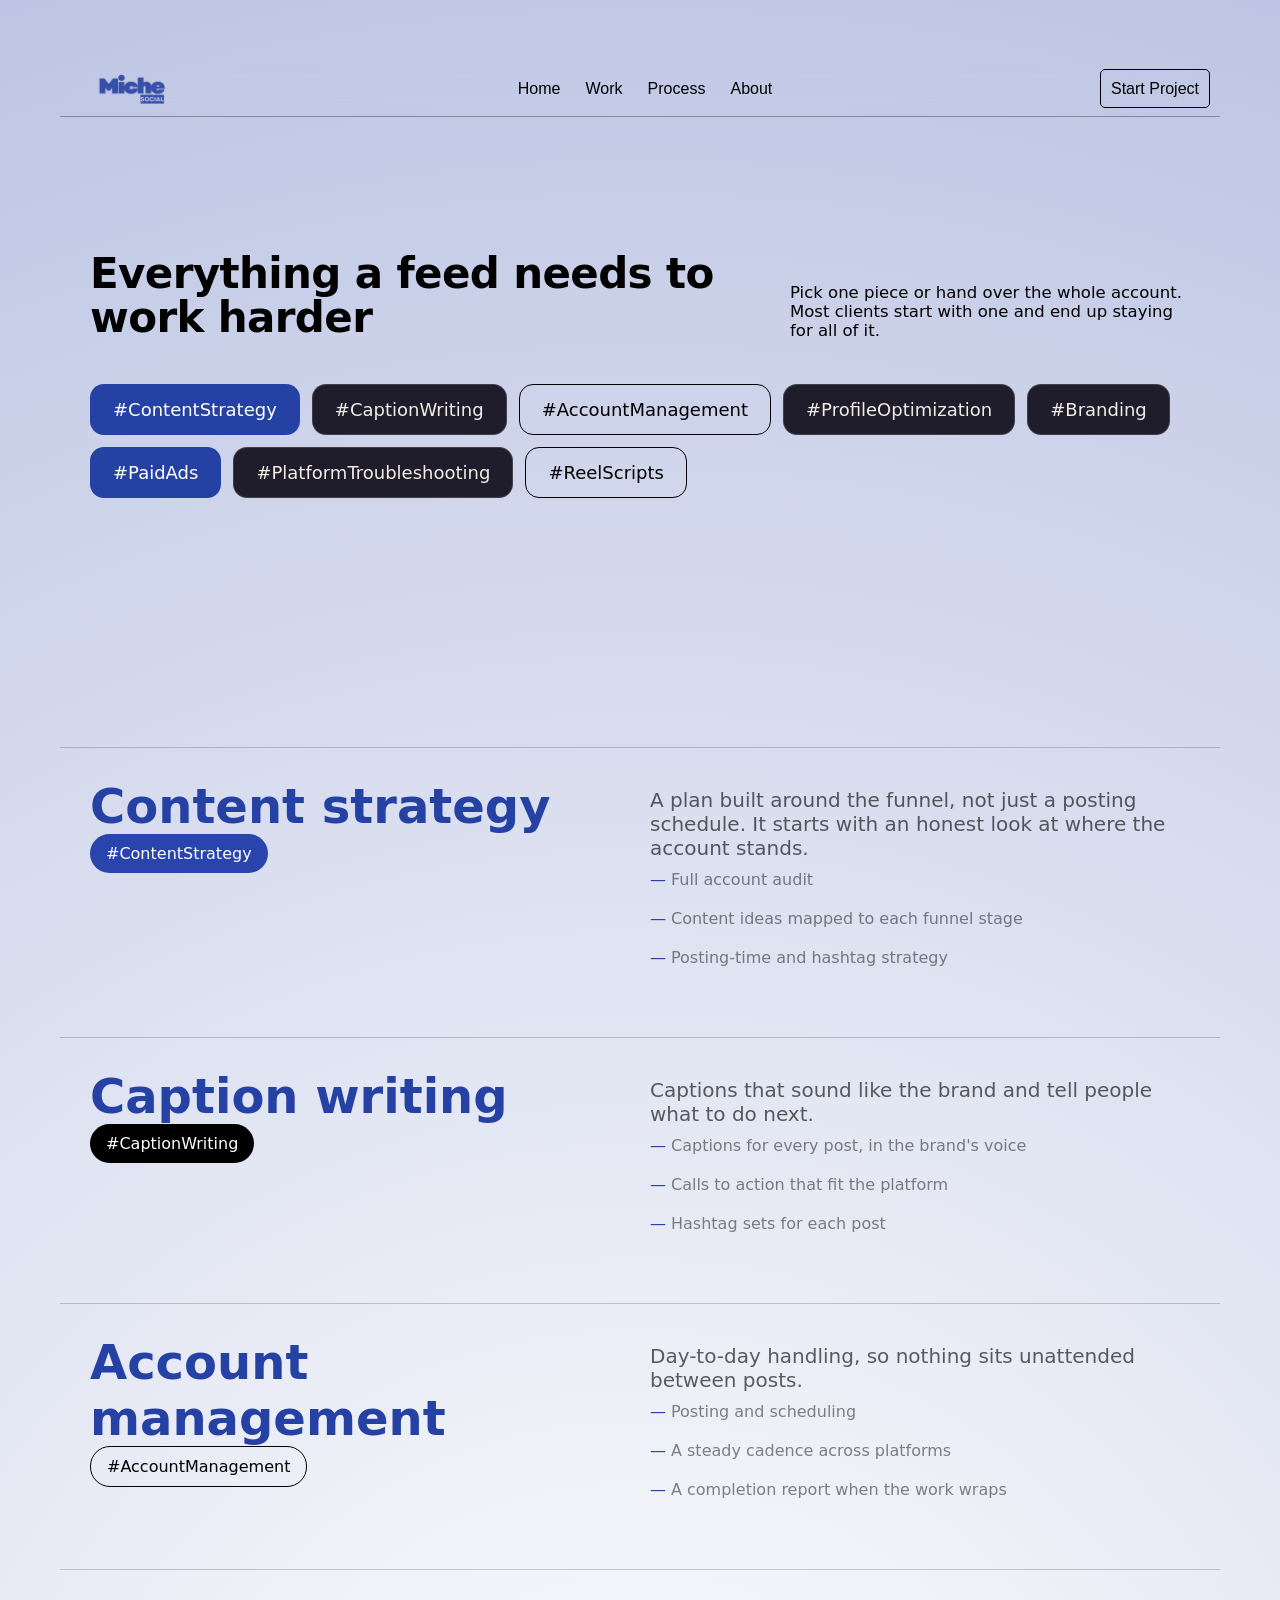
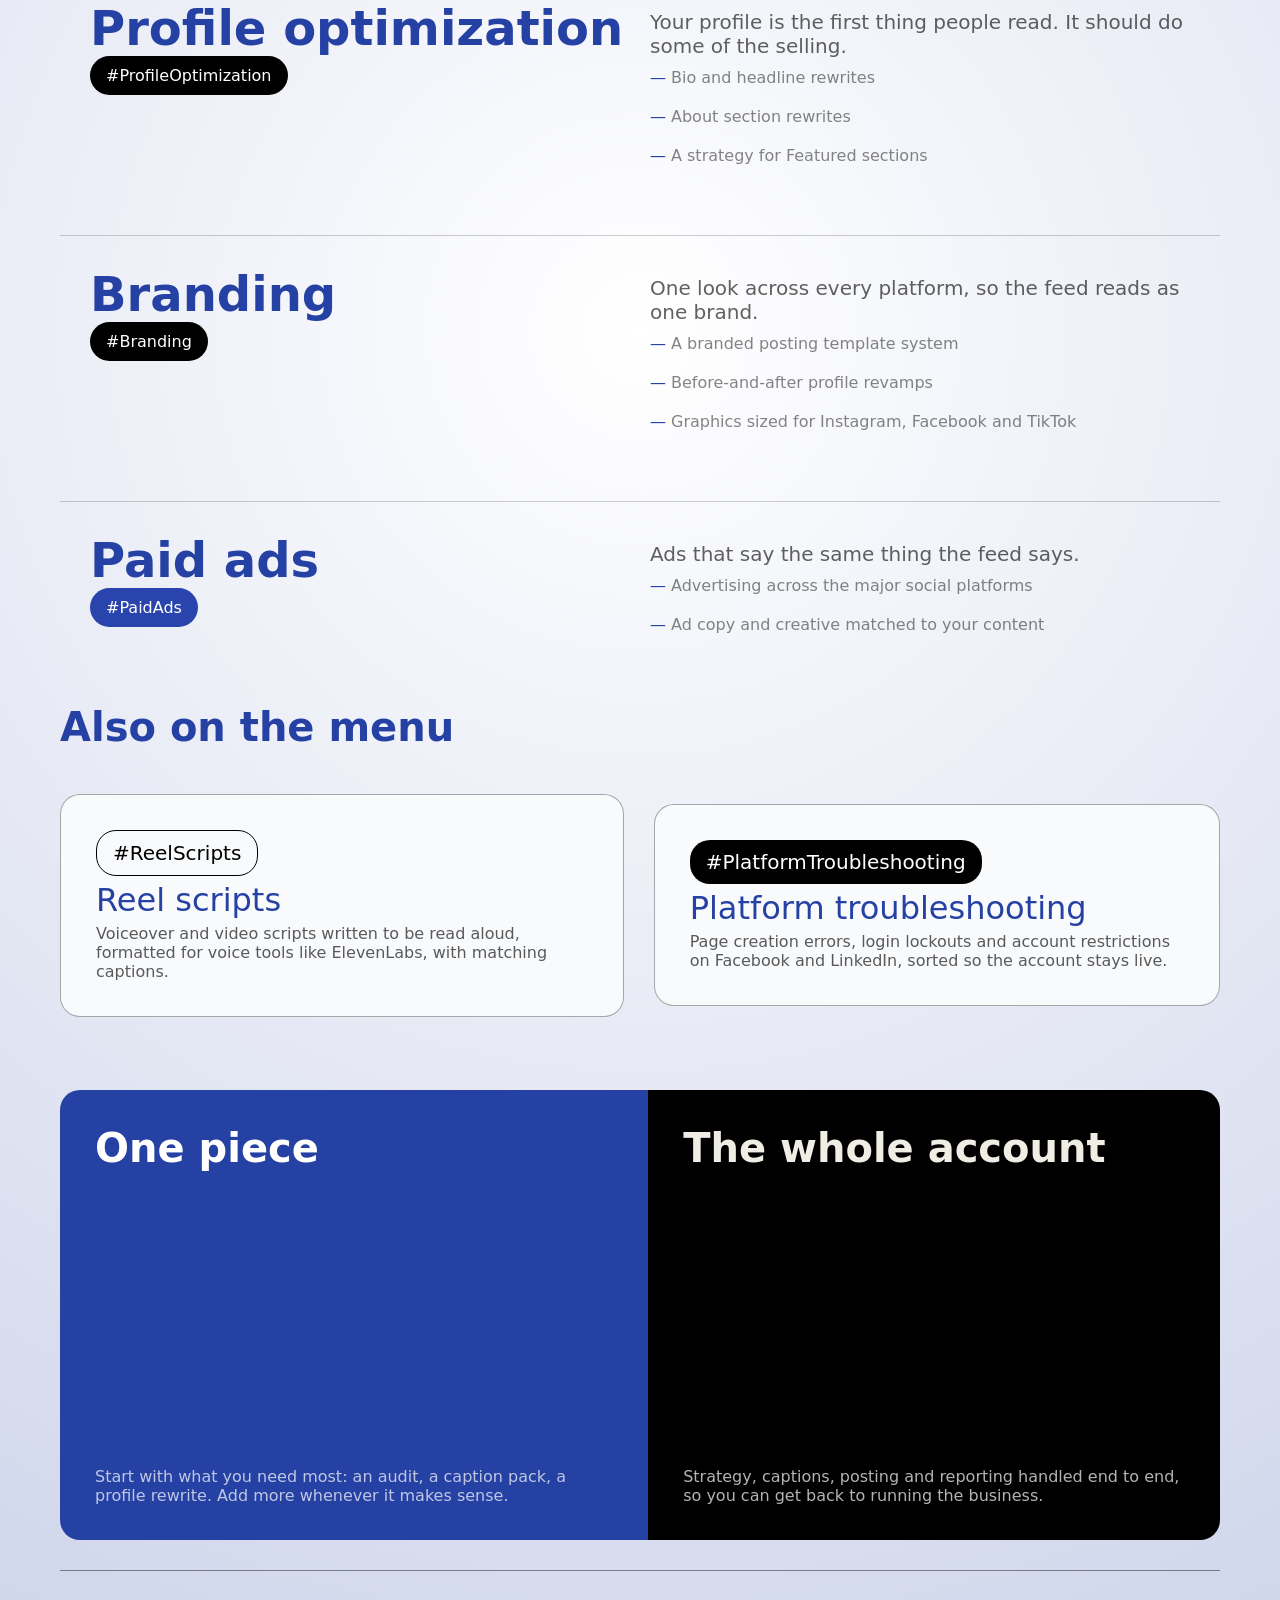
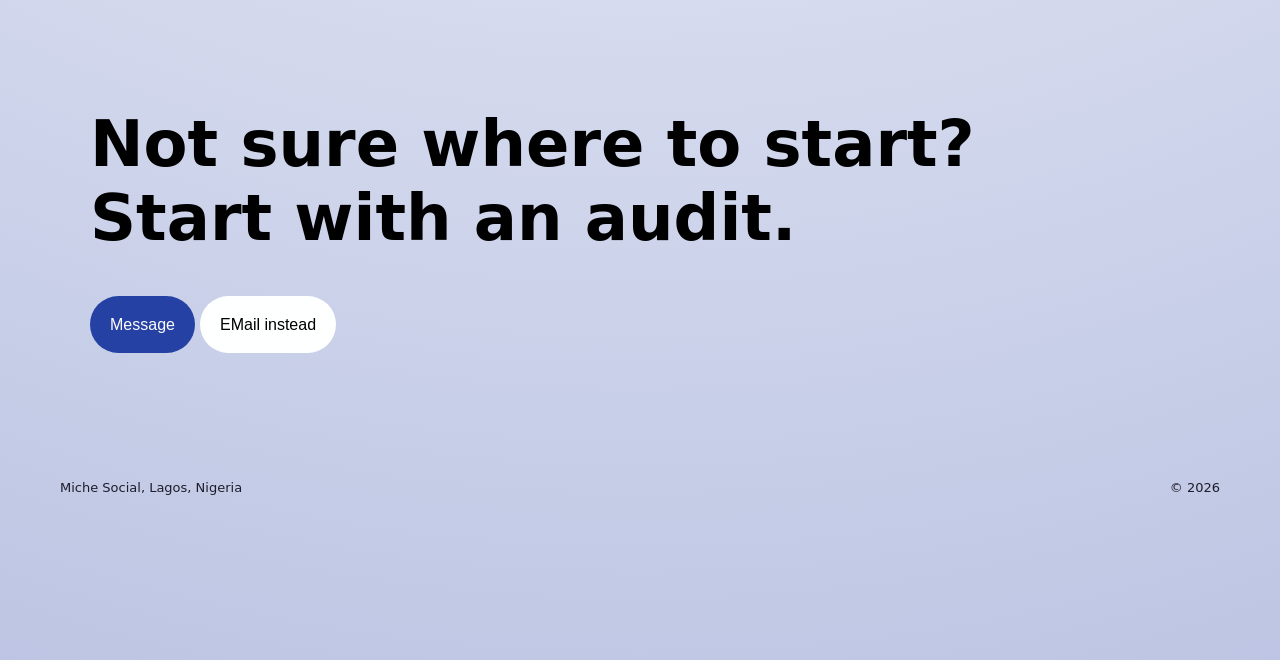
==== html/services.html @ 0e5ab3ff "Initial commit" ====
<!doctype html>
<html lang="en">
  <head>
    <meta charset="UTF-8" />
    <meta name="viewport" content="width=device-width, initial-scale=1.0" />
    <title>Services | Miche Social</title>
    <link rel="stylesheet" href="/css/services.css" />
    <link rel="icon" type="image/png" href="/imgs/android-chrome-512x512.png" />
    <link rel="stylesheet" href="/css/style.css" />
  </head>

  <body>
    <header class="site">
      <div class="nav-br">
        <div class="nav">
          <img
            src="/imgs/404F6A69-F4B3-435A-AC07-4691EB08B016_L0_001-09_04_2026, 13_52_10.png"
            href="/html/new.html"
          />
        </div>

        <div class="links">
          <a href="/html/new.html">Home</a>
          <a href="/html/work.html">Work</a>
          <a href="#process">Process</a>
          <a href="#about">About</a>
        </div>
        <div class="start">
          <a href="#">Start Project</a>
        </div>
      </div>
    </header>

    <div class="section">
      <div class="wrap" id="services">
        <div class="section-head">
          <h2>Everything a feed needs to work harder</h2>
          <p>
            Pick one piece or hand over the whole account. Most clients start
            with one and end up staying for all of it.
          </p>
        </div>
        <div class="tagboard">
          <span class="tag on">#ContentStrategy</span>
          <span class="tag bl">#CaptionWriting</span>
          <span class="tag gold">#AccountManagement</span>
          <span class="tag bl">#ProfileOptimization</span>
          <span class="tag bl">#Branding</span>
          <span class="tag on">#PaidAds</span>
          <span class="tag bl">#PlatformTroubleshooting</span>
          <span class="tag gold">#ReelScripts</span>
        </div>
      </div>
    </div>

    <div class="case">
      <div class="casetags">
        <div class="tag-1">
          <h1>Content strategy</h1>
          <p id="tagtxt">#ContentStrategy</p>
        </div>
        <div class="tag-2">
          <h1>
            A plan built around the funnel, not just a posting schedule. It
            starts with an honest look at where the account stands.
          </h1>
          <ul>
            <li>Full account audit</li>
            <li>Content ideas mapped to each funnel stage</li>
            <li>Posting-time and hashtag strategy</li>
          </ul>
        </div>
      </div>

      <div class="casetags">
        <div class="tag-1">
          <h1>Caption writing</h1>
          <p id="black">#CaptionWriting</p>
        </div>
        <div class="tag-2">
          <h1>
            Captions that sound like the brand and tell people what to do next.
          </h1>
          <ul>
            <li>Captions for every post, in the brand's voice</li>
            <li>Calls to action that fit the platform</li>
            <li>Hashtag sets for each post</li>
          </ul>
        </div>
      </div>
      <div class="casetags">
        <div class="tag-1">
          <h1>Account management</h1>
          <p id="trans">#AccountManagement</p>
        </div>
        <div class="tag-2">
          <h1>
            Day-to-day handling, so nothing sits unattended between posts.
          </h1>
          <ul>
            <li>Posting and scheduling</li>
            <li>A steady cadence across platforms</li>
            <li>A completion report when the work wraps</li>
          </ul>
        </div>
      </div>
      <div class="casetags">
        <div class="tag-1">
          <h1>Profile optimization</h1>
          <p id="black">#ProfileOptimization</p>
        </div>
        <div class="tag-2">
          <h1>
            Your profile is the first thing people read. It should do some of
            the selling.
          </h1>
          <ul>
            <li>Bio and headline rewrites</li>
            <li>About section rewrites</li>
            <li>A strategy for Featured sections</li>
          </ul>
        </div>
      </div>
      <div class="casetags">
        <div class="tag-1">
          <h1>Branding</h1>
          <p id="black">#Branding</p>
        </div>
        <div class="tag-2">
          <h1>
            One look across every platform, so the feed reads as one brand.
          </h1>
          <ul>
            <li>A branded posting template system</li>
            <li>Before-and-after profile revamps</li>
            <li>Graphics sized for Instagram, Facebook and TikTok</li>
          </ul>
        </div>
      </div>
      <div class="casetags">
        <div class="tag-1">
          <h1>Paid ads</h1>
          <p id="tagtxt">#PaidAds</p>
        </div>
        <div class="tag-2">
          <h1>Ads that say the same thing the feed says.</h1>
          <ul>
            <li>Advertising across the major social platforms</li>
            <li>Ad copy and creative matched to your content</li>
          </ul>
        </div>
      </div>
    </div>

    <div class="menu">
      <h1>Also on the menu</h1>

      <div class="work">
        <div class="wrkcnt">
          <h1 id="trans">#ReelScripts</h1>
          <h2>Reel scripts</h2>
          <p>
            Voiceover and video scripts written to be read aloud, formatted for
            voice tools like ElevenLabs, with matching captions.
          </p>
        </div>
        <div class="wrkcnt">
          <h1 id="black">#PlatformTroubleshooting</h1>
          <h2>Platform troubleshooting</h2>
          <p>
            Page creation errors, login lockouts and account restrictions on
            Facebook and LinkedIn, sorted so the account stays live.
          </p>
        </div>
      </div>
    </div>
    <div class="lst">
      <div class="lstcnt">
        <h2>One piece
</h2>
        <p>
          Start with what you need most: an audit, a caption pack, a profile rewrite. Add more whenever it makes sense.


        </p>
      </div>
      <div class="lstcnt" id="lst1">
        <h2>The whole account
</h2>
        <p>
          Strategy, captions, posting and reporting handled end to end, so you can get back to running the business.


        </p>
      </div>
    </div>

    <footer id="about">
      <div class="firstcont">
        <h1>
          Not sure where to start?
          <br />
          Start with an audit.
        </h1>
      </div>
      <div class="first-btn">
        <a href="http://" class="btn-1">Message</a>
        <a class="btn-2" href="mailto:michesocial045@gmail.com"
          >EMail instead</a
        >
      </div>
      <div class="coutesy">
        <h1>Miche Social, Lagos, Nigeria</h1>
        <p>© 2026</p>
      </div>
    </footer>
  </body>
</html>
---- css/services.css ----
* {
  padding: 0;
  margin: 0;
  box-sizing: border-box;
  font-family:
    system-ui,
    -apple-system,
    BlinkMacSystemFont,
    "Segoe UI",
    Roboto,
    Oxygen,
    Ubuntu,
    Cantarell,
    "Open Sans",
    "Helvetica Neue",
    sans-serif;
  align-items: center;
}

body {
  background: radial-gradient(
    circle,
    rgba(255, 255, 255, 1) 0%,
    rgba(38, 65, 164, 0.304) 100%
  );
  /*min-height: 100vh;*/
  margin: 50px;
  padding: 0;
}
header {
  position: sticky;
  top: 0;
  scroll-behavior: smooth;
  z-index: 40px;
  backdrop-filter: blur(10px);
}
.menu-toggle {
  display: none;
}
.burger {
  display: none;
  flex-direction: column;
  justify-content: center;
  gap: 5px;
  width: 28px;
  height: 28px;
  cursor: pointer;
}
.burger span {
  display: block;
  height: 2px;
  width: 100%;
  background: #000;
  border-radius: 2px;
  transition:
    transform 0.25s ease,
    opacity 0.25s ease;
}
.nav-br {
  display: flex;
  justify-content: space-between;
  align-items: center;
  padding: 10px;
  border-bottom: 0.5px solid rgba(0, 0, 0, 0.321);
}

.nav {
  display: flex;
  justify-content: center;
  align-items: center;
  height: 36px;
  width: auto;
  gap: 10px;
}
.nav img {
  width: 120px;
  cursor: pointer;
  height: auto;
}

.links a {
  padding: 10px;
  justify-content: center;
  text-decoration: none;
  color: rgb(0, 0, 0);
  font-family: Arial, Helvetica, sans-serif;
  border-bottom: 3px rgba(255, 255, 255, 0) solid;
}
.links a:hover {
  color: rgba(2, 2, 2, 0.477);
  transition: 0.5s ease-in-out;
}

.start a {
  padding: 10px;
  justify-content: center;
  text-decoration: none;
  color: black;
  font-family: Arial, Helvetica, sans-serif;
  border: 1px solid black;
  border-radius: 5px;
}
.start a:hover {
  color: white;
  transition: 0.5s ease-in-out;
  border: 1px solid aliceblue;
  background-color: rgb(0, 0, 0);
}
.section {
  display: flex;
  justify-content: center;
  align-items: start;
  flex-direction: column;
  gap: 20px;
  height: 70vh;
  padding: 30px;
}

.wrap {
  max-width: 1180px;
  height: 40vh;
}

.section-head {
  display: flex;
  justify-content: space-between;
  align-items: center;
  gap: 32px;
  margin-bottom: 44px;
}

.section-head h2 {
  font-weight: 700;
  font-size: 42px;
  letter-spacing: -0.015em;
  margin: 0;
  line-height: 1.05;
  color: #000000;
}

.section-head p {
  color: #000000;
  font-size: 16.5px;
  margin: 0;
  max-width: 400px;
}

.tagboard {
  display: flex;
  flex-wrap: wrap;
  gap: 12px;
  font-weight: 300;
}

.tag {
  font-weight: 300;
  padding: 14px 22px;
  border-radius: 14px;
  background: #1f1c2b;
  border: 1px solid rgba(240, 238, 228, 0.16);
  color: #f0eee4;
  font-weight: 300;
}
.tag.bl{
    font-weight: 300;

}

.tag.on {
  font-weight: 300;

  background: #2641a4;
  color: white;
  border-color: transparent;
}

.tag.gold {
  font-weight: 300;

  background: transparent;
  color: black;
  border-color: black;
}

.case {
  display: flex;
  justify-content: center;
  align-items: center;
  flex-direction: column;
  gap: 20px;
}
.casetags {
  display: grid;
  grid-template-columns: 1fr 1fr;
  gap: 20px;
  width: 100%;
  align-items: start;
  border-top: 1px solid rgba(0, 0, 0, 0.191);
  padding: 30px;
}

.tag-1 {
  align-items: start;
  flex-direction: column;
  min-width: 0;
}
.tag-2 {
  width: 100%;
}
.tag-1 h1 {
  font-size: 3rem;
  font-weight: 700;
  text-align: left;
  color: #2641a4;
}
.tag-1 p {
  display: inline-block;
  width: fit-content;
  padding: 10px 16px;
  border-radius: 20px;
  background: #2945ad;
  color: white;
}
.tag-2 h1 {
  padding: 10px 0;
  font-size: 1.25rem;
  font-weight: 300;
  color: #0000009e;
}
.tag-2 ul {
  list-style: none;
  padding: 0;
  margin: 0;
}
.tag-2 ul li::before {
  content: "—";
  margin-right: 5px;
  color: #2641a4;
}
.tag-2 ul li {
  margin-bottom: 20px;
  color: rgba(0, 0, 0, 0.48);
}
#black {
  background: black;
  color: white;
  border-color: transparent;
  display: inline-block;
  width: fit-content;
  padding: 10px 16px;
  border-radius: 20px;
}
#trans {
  background: transparent;
  color: black;
  border-color: black;
  border: 1px solid black;
  display: inline-block;
  width: fit-content;
  padding: 10px 16px;
  border-radius: 20px;
}
.menu {
  display: flex;
  justify-content: center;
  align-items: start;
  flex-direction: column;
  gap: 20px;
  padding: 20px 0;
}
.menu h1 {
  font-size: 2.5rem;
  font-weight: 700;
  color: #2641a4;
}
.work {
  display: flex;
  justify-content: center;
  align-items: center;
  gap: 30px;
  height: 30vh;
}
.wrkcnt {
  display: flex;
  justify-content: center;
  align-items: start;
  flex-direction: column;
  gap: 5px;
  margin: 2% 0;
  padding: 35px;
  background: rgba(249, 250, 252, 0.984);
  border-radius: 20px;
  border: 1px solid #00000054;
}
#trans:hover {
  cursor: pointer;
  transform: translateY(-4px);
  transition: 0.5s ease-in-out;
}
#black:hover {
  cursor: pointer;
  transform: translateY(-4px);
  transition: 0.5s ease-in-out;
}
.wrkcnt h2 {
  font-size: 2rem;
  font-weight: 500;
  color: #2641a4;
}
.wrkcnt p {
  font-size: 1rem;
  font-weight: 200;
  color: rgba(0, 0, 0, 0.642);
}

.wrkcnt h1 {
  font-size: 1.25rem;
  font-weight: 300;
}

.lst {
  display: flex;
  justify-content: center;
  align-items: center;
  margin: 30px 0;
}
.lstcnt {
  display: flex;
  justify-content: space-between;
  align-items: start;
  flex-direction: column;
  gap: 10px;
  border-radius: 20px 0px 0px 20px;
  padding: 35px;
  background: #2641a4;
  height: 50vh;
  color: white;
}
#lst1 {
  background-color: #000000;
  color: #f0eee4;
  border-radius: 0px 20px 20px 0px;
}
.lstcnt h2 {
  font-size: 2.5rem;
  font-weight: 650;
}
.lstcnt p {
  font-size: 1rem;
  color: rgba(255, 255, 255, 0.702);
}
---- css/style.css ----
* {
  padding: 0;
  margin: 0;
  box-sizing: border-box;
  font-family:
    system-ui,
    -apple-system,
    BlinkMacSystemFont,
    "Segoe UI",
    Roboto,
    Oxygen,
    Ubuntu,
    Cantarell,
    "Open Sans",
    "Helvetica Neue",
    sans-serif;
  align-items: center;
  
}
html {
  scroll-behavior: smooth;
  scroll-padding-top: 90px; /* anchor links won't hide under the sticky header */
}

header {
  position: sticky;
  top: 0;
  z-index: 40;
  backdrop-filter: blur(10px);
}
body {
  background: radial-gradient(
    circle,
    rgba(255, 255, 255, 1) 0%,
    rgba(38, 65, 164, 0.304) 100%
  );
  /*min-height: 100vh;*/
  margin: 0;
  padding: 60px;
}

.menu-toggle { display: none; }
.burger {
  display: none;
  flex-direction: column;
  justify-content: center;
  gap: 5px;
  width: 28px;
  height: 28px;
  cursor: pointer;
}
.burger span {
  display: block;
  height: 2px;
  width: 100%;
  background: #000;
  border-radius: 2px;
  transition: transform 0.25s ease, opacity 0.25s ease;
}
.nav-br {
  display: flex;
  justify-content: space-between;
  align-items: center;
  padding: 10px;
  border-bottom: 0.5px solid rgba(0, 0, 0, 0.321);
}

.nav {
  display: flex;
  justify-content: center;
  align-items: center;
  height: 36px;
  width: auto;
  gap: 10px;
}
.nav img {
  width: 120px;
  cursor: pointer;
  height: auto;
}

.links a {
  padding: 10px;
  justify-content: center;
  text-decoration: none;
  color: rgb(0, 0, 0);
  font-family: Arial, Helvetica, sans-serif;
  border-bottom: 3px rgba(255, 255, 255, 0) solid;
}
.links a:hover {
  color: rgba(2, 2, 2, 0.477);
  transition: 0.5s ease-in-out;
}

.start a {
  padding: 10px;
  justify-content: center;
  text-decoration: none;
  color: black;
  font-family: Arial, Helvetica, sans-serif;
  border: 1px solid black;
  border-radius: 5px;
}
.start a:hover {
  color: white;
  transition: 0.5s ease-in-out;
  border: 1px solid aliceblue;
  background-color: rgb(0, 0, 0);
}


.nav-br { position: relative; } /* add to your existing .nav-br rule */

.burger {
  display: none;
  flex-direction: column;
  justify-content: center;
  align-items: center;
  gap: 5px;
  width: 44px;
  height: 44px;
  background: none;
  border: 0;
  border-radius: 8px;
  cursor: pointer;
}
.burger span {
  display: block;
  width: 26px;
  height: 2px;
  background: #000;
  border-radius: 2px;
  transition: transform 0.25s ease, opacity 0.25s ease;
}

@keyframes menuIn {
  from { opacity: 0; transform: translateY(-8px); }
  to   { opacity: 1; transform: translateY(0); }
}

@media (max-width: 768px) {
  .nav-br { flex-wrap: wrap;
  width: 100%;}
  .nav    { order: 1; }
  .burger { order: 2; display: flex; }

  .links, .start { display: none; flex-basis: 100%; }

  .links {
    order: 3;
    flex-direction: column;
    align-items: stretch;
    padding-top: 8px;
  }
  .links a {
    padding: 14px 10px;
    font-size: 1.05rem;
    border-bottom: 1px solid rgba(0, 0, 0, 0.1);
  }
  .start { order: 4; padding: 12px 0 6px; }
  .start a { display: block; text-align: center; padding: 14px; }

  /* open state */
  header.open .links { display: flex;  animation: menuIn 0.25s ease; }
  header.open .start { display: block; animation: menuIn 0.25s ease; }

  header.open .burger span:nth-child(1) { transform: translateY(7px) rotate(45deg); }
  header.open .burger span:nth-child(2) { opacity: 0; }
  header.open .burger span:nth-child(3) { transform: translateY(-7px) rotate(-45deg); }
}

@media (prefers-reduced-motion: reduce) {
  .burger span, .links, .start { transition: none; animation: none !important; }
}

.hero {
  height: 90vh;
  align-items: start;
  align-content: center;
  padding: 70px;
}
.wrap-hero h1 {
  font-size: 4rem;
  font-weight: bold;
  color: rgb(0, 0, 0);
  line-height: 1.2;
  align-items: start;
  padding: 10px;
}
.wrap-hero h1 em {
  font-size: 3rem;
  color: rgb(9, 5, 225);
  margin-top: 20px;
  line-height: 1.5;
  font-style: normal;
  font-weight: extra-bold;
}

.hero2 {
  padding: 10px 0;
  display: flex;
  justify-content: center;
  gap: 20px;
  align-items: start;
}
.hero-sub {
  font-size: 1.2rem;
  color: rgb(0, 0, 0);
  line-height: 1.5;
  padding: 10px;
  margin-top: -20px;
}
.hero-sub p {
  padding: 10px 0;
  line-height: 1.5;
}
.hero-actions{
  padding: 20px 0;
}
.hero-actions a {
  padding: 15px 25px;
  justify-content: center;
  text-decoration: none;
  color: black;
  font-family: Arial, Helvetica, sans-serif;
  border: 1px solid black;
  border-radius: 25px;
  margin: px 10px;

}
.hero-actions .btn-primary {
background-color: #2641a4;  color: white;
}
.btn-primary:hover {
  color: rgb(0, 0, 0);
  transition: 0.5s ease-in-out;
  border: 1px solid rgb(0, 0, 0);
  background-color: #00000000;
}

.btn-ghost:hover {
background-color: #2641a4;
color: #feffff
;
transition: 0.5s ease-in-out;
}

.hero-side p {
  line-height: 1.5;
  color: rgb(0, 0, 0);
}

.hero-side h2 {
  line-height: 1.5;
  color: rgb(0, 0, 0);
}

section {
  padding: 84px 0;
}

.wrap {
  max-width: 1180px;
height: 40vh;
}

.section-head {
  display: flex;
  justify-content: space-between;
  align-items: flex-end;
  gap: 32px;
  margin-bottom: 44px;
}

.section-head h2 {
  font-weight: 700;
  font-size: 42px;
  letter-spacing: -0.015em;
  margin: 0;
  line-height: 1.05;
  color: #000000;
}

.section-head p {
  color: #000000;
  font-size: 16.5px;
  margin: 0;
  max-width: 400px;
}

.tagboard {
  display: flex;
  flex-wrap: wrap;
  gap: 12px;
}

.tag {
  font-weight: 600;
  font-size: 18px;
  padding: 14px 22px;
  border-radius: 14px;
  background: #1f1c2b;
  border: 1px solid rgba(240, 238, 228, 0.16);
  color: #f0eee4;
}

.tag.on {
  background: #2641a4;
  color: white;
  border-color: transparent;
}

.tag.gold {
  background: transparent;
  color: black;
  border-color: black;
}

.brand {
  display: flex;
  flex-direction: column;
  justify-content: center;
  align-items: center;
  gap: 40px;
  padding: 0 60px;
}
.brandtxt {
  display: flex;
  justify-content: center;
  align-items: center;
  font-size: 1.2rem;
  color: rgb(0, 0, 0);
  text-align: start;
  padding: 20px;
  gap: 20px;
}
.brandtxt p {
  color: rgba(0, 0, 0, 0.52);
  text-align: start;
  line-height: 1.5;
  font-family: sans-serif;
}

.brandcrd {
  display: grid;
  grid-template-columns: 1fr 1fr;
  gap: 15px;
  border: 1px solid rgba(0, 0, 0, 0.141);
  border-radius: 22px;
  overflow: hidden;
  margin-bottom: 26px;
  height: 40vh;
}
.brandcrd .bndtxt {
  display: flex;
  flex-direction: column;
  justify-content: space-between;
  background: #2641a4;
  height: 100%;
  padding: 30px;
  align-items: flex-start;
  align-content: flex-start;
}
.brandcrd .bndtxt h1 {
  font-family: var(--font-display);
  font-size: 6rem;
  font-weight: 700;
  line-height: 1;
  text-transform: capitalize;
  color: #f0eee4;
  letter-spacing: -0.02em;
}
.brandcrd .bndtxt p {
  font-family: var(--font-display);
  font-weight: 800;
  text-transform: uppercase;

  font-size: 25px;
  color: #f0eee4;
}

.bndwrds {
  display: flex;
  justify-content: space-between;
  align-items: flex-start;
  flex-direction: column;
  gap: 10px;
  align-items: start;
  padding: 30px;
  text-align: left;
}
.bndwrds ul li {
  color: #00000082;
}
.brandcrd .bndtxt-1 {
  display: flex;
  flex-direction: column;
  justify-content: space-between;
  background: #010101;
  height: 100%;
  padding: 30px;
  align-items: flex-start;
  align-content: flex-start;
}
.brandcrd .bndtxt-1 h1 {
  font-family: var(--font-display);
  font-size: 6rem;
  font-weight: 700;
  line-height: 1;
  text-transform: capitalize;
  color: #f0eee4;
  letter-spacing: -0.02em;
}
.brandcrd .bndtxt-1 p {
  font-family: var(--font-display);
  font-weight: 800;
  text-transform: uppercase;
  font-size: 25px;
  color: #f0eee4;
}

.project {
  display: flex;
  justify-content: center;
  align-content: center;
  padding: 30px;
  flex-direction: column;
  gap: 10px;
}
.project .pro {
  display: flex;
  justify-content: center;
  align-items: center;
  gap: 20px;
}
.project .pro h1 {
  padding: 20px;
  font-size: 2.5rem;
  font-weight: bold;
}
.project .pro p {
  color: #00000065;
  font-size: larger;
}

.procont {
  display: flex;
  justify-content: center;
  align-items: center;
  gap: 20px;
  padding: 20px;
}
.procont p{
  color: #00000076;
}
.procont-1 {
  padding: 30px;
  border-top: 3px solid #2641a4;
}
.procont-2 {
  gap: 15px;
  padding: 30px;
  border-top: 3px solid rgb(0, 0, 0);
}
.procont-3 {
  gap: 15px;
  padding: 30px;
  border-top: 3px solid rgb(158, 157, 157);
}
.procont-4 {
  gap: 15px;
  padding: 30px;
  border-top: 3px solid rgba(0, 0, 0, 0.141);
}

.founder {
  background:#2641a4;
  border-radius: 24px;
  padding: 48px;
  display: grid;
  grid-template-columns: 1fr 1.4fr;
  gap: 40px;
  align-items: center;
  padding: auto;
}
.founder h2 {
  font-family: var(--font-display);
  font-size: clamp(24px, 3vw, 32px);
  margin: 0;
  color: #f0eee4;
  letter-spacing: -0.01em;
}
.founder p {
  margin: 0;
  font-size: 16px;
  color:rgba(253, 253, 253, 0.477);

}

footer{
  height: 70vh;
  border-top: 1px solid rgba(0, 0, 0, 0.431);
  align-items: center;
  align-content: center;
  gap: 30px;

}
.firstcont{
padding: 30px;
}
.firstcont h1{
  font-size: 4rem;
}
.first-btn{
padding: 30px;

}
 .btn-1{
padding: 20px;
  justify-content: center;
  text-decoration: none;
  color: rgb(252, 251, 251);
  font-family: Arial, Helvetica, sans-serif;
  border-radius: 30px;
  margin: px 10px;
  background-color: #2641a4;
}
.btn-2{
  padding: 20px;
  justify-content: center;
  text-decoration: none;
  color: rgb(0, 0, 0);
  font-family: Arial, Helvetica, sans-serif;
  border-radius: 30px;
  margin: px 10px;
  border: 0;
  background-color: #feffff;
}
.btn-1:hover {
  color: rgb(0, 0, 0);
  transition: 0.5s ease-in-out;
  border: 1px solid rgb(0, 0, 0);
  background-color: #00000000;
}
.btn-2:hover {
  color: rgb(0, 0, 0);
  transition: 0.5s ease-in-out;
  border: 1px solid rgb(0, 0, 0);
  background-color: #2641a400;
}
.coutesy{
  display: flex;
  justify-content: space-between;
  align-content: center;
  margin-top: 10%;
}
.coutesy h1{
  font-size: small;
  color: #1f1c2b;
  font-weight: 300;
}
.coutesy p{
  font-size: small;
  color: #1f1c2b;
  font-weight: 300;
}
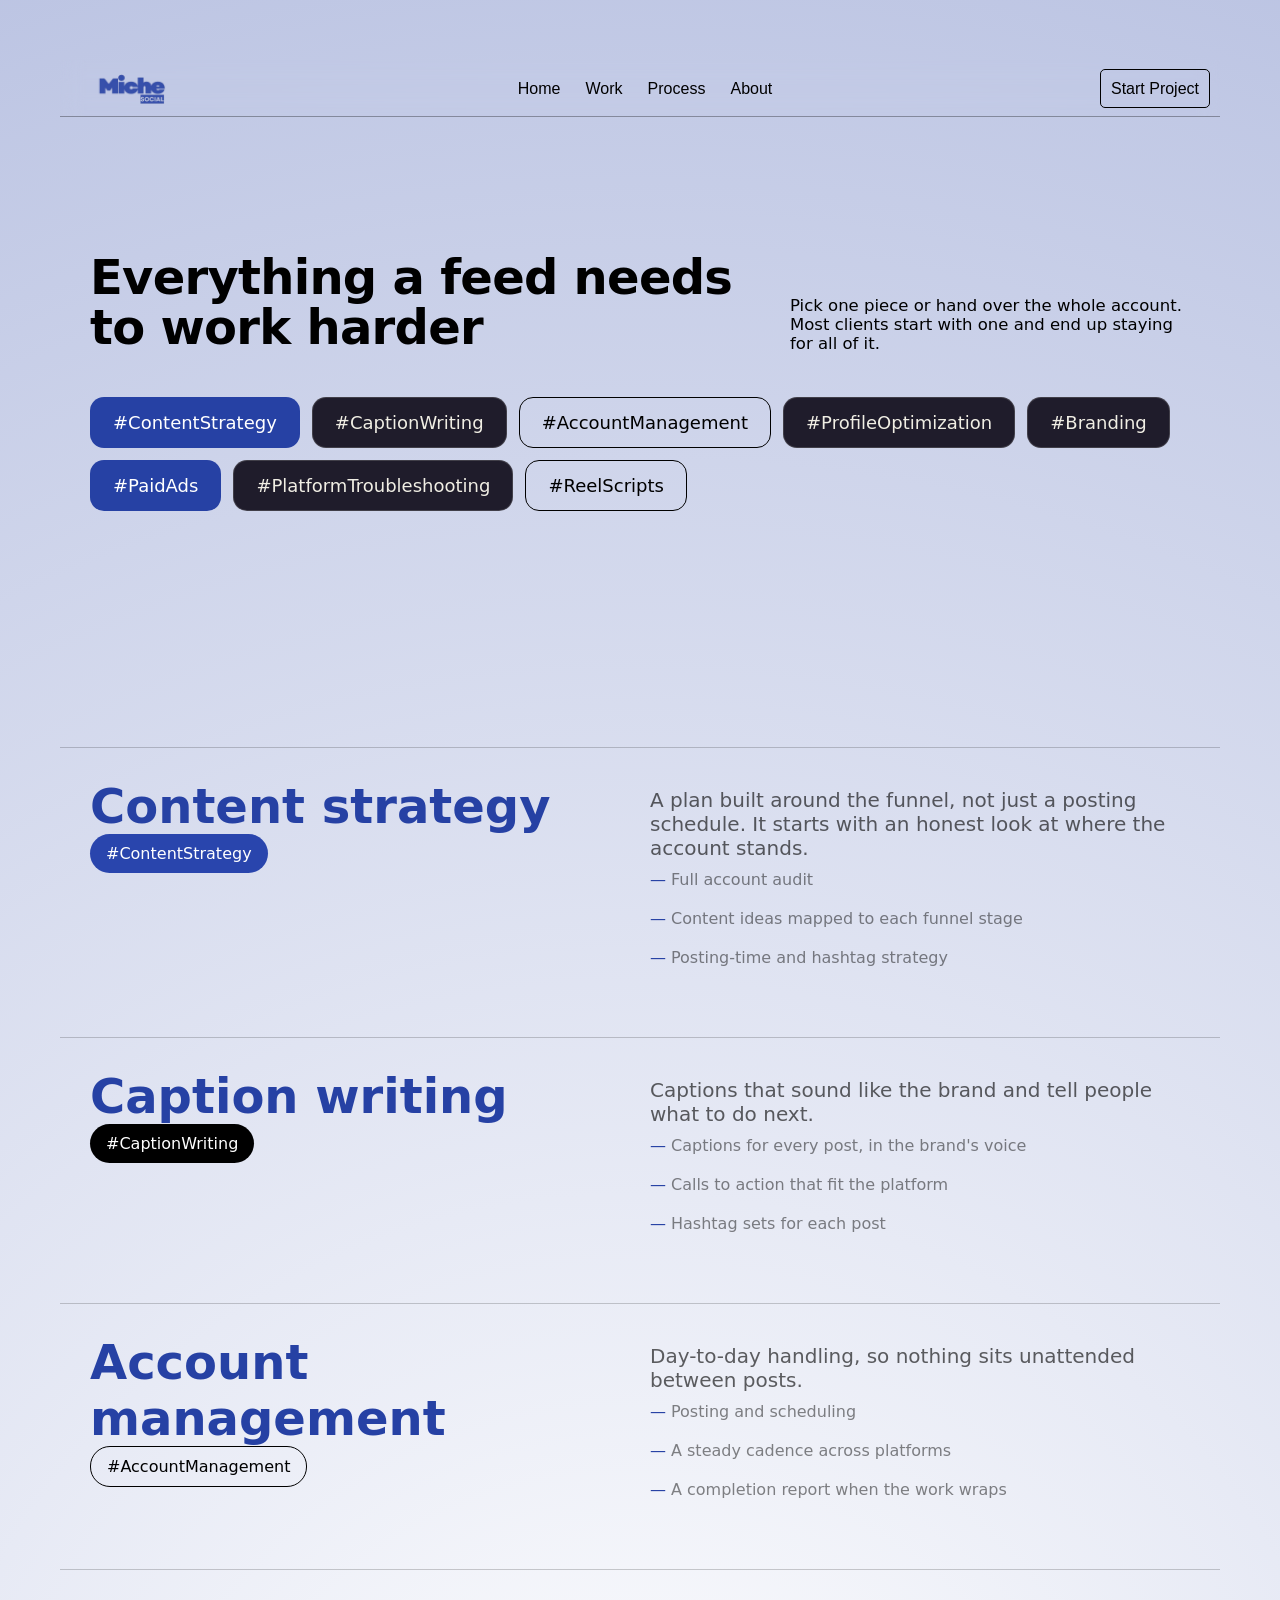
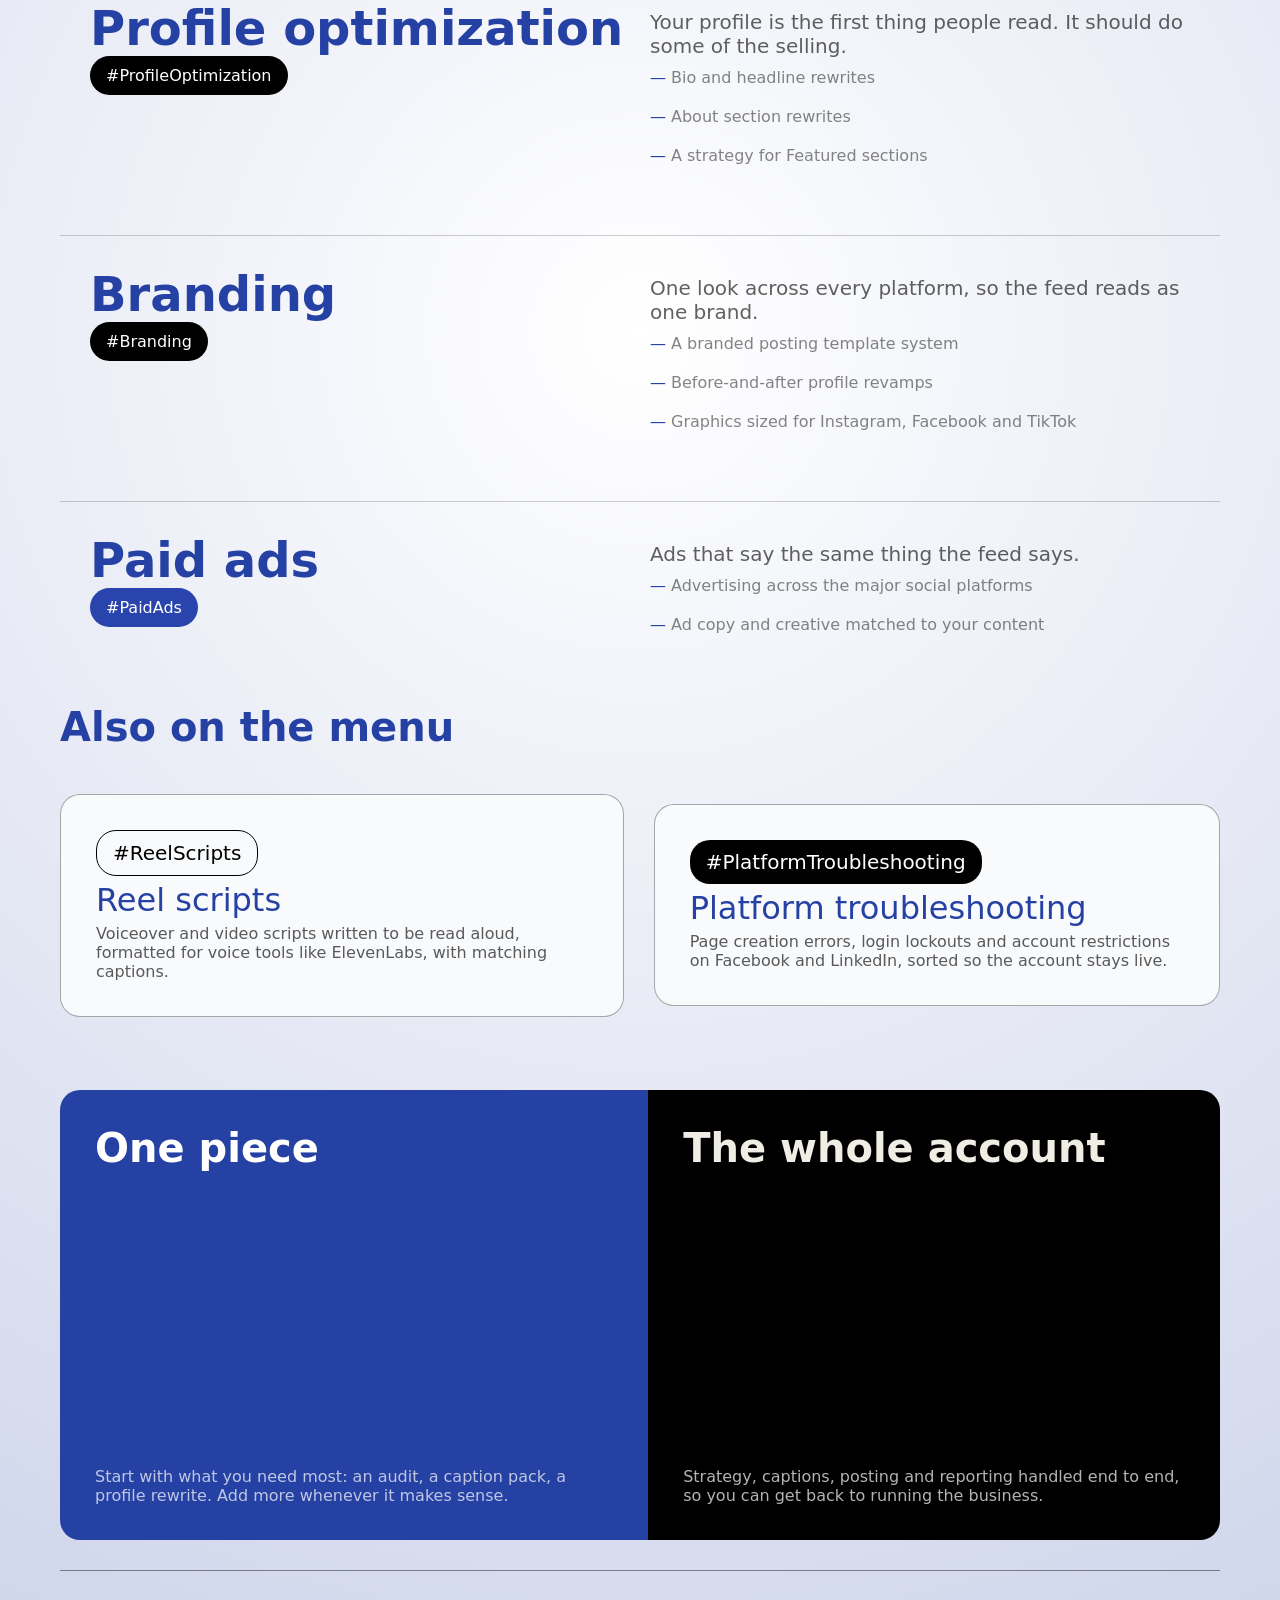
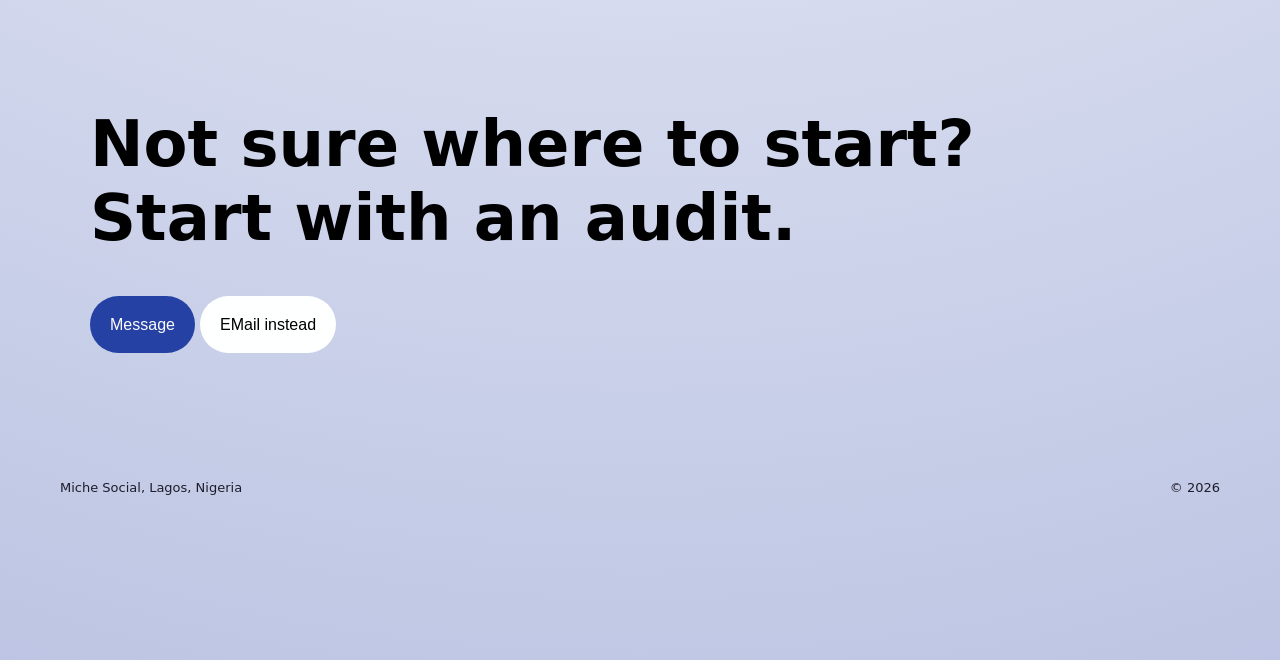
==== commit ce9f3472: "responsiven indexhmtl" ====
--- a/html/services.html
+++ b/html/services.html
@@ -20,7 +20,7 @@
         </div>
 
         <div class="links">
-          <a href="/html/new.html">Home</a>
+          <a href="/html/index.html">Home</a>
           <a href="/html/work.html">Work</a>
           <a href="#process">Process</a>
           <a href="#about">About</a>
--- a/css/style.css
+++ b/css/style.css
@@ -174,10 +174,8 @@
 }
 
 .hero {
-  height: 90vh;
   align-items: start;
   align-content: center;
-  padding: 70px;
 }
 .wrap-hero h1 {
   font-size: 4rem;
@@ -189,16 +187,14 @@
 }
 .wrap-hero h1 em {
   font-size: 3rem;
-  color: rgb(9, 5, 225);
-  margin-top: 20px;
-  line-height: 1.5;
+  color: #2641a4;
   font-style: normal;
   font-weight: extra-bold;
 }
 
 .hero2 {
   padding: 10px 0;
-  display: flex;
+  display: flex;    
   justify-content: center;
   gap: 20px;
   align-items: start;
@@ -225,7 +221,7 @@
   font-family: Arial, Helvetica, sans-serif;
   border: 1px solid black;
   border-radius: 25px;
-  margin: px 10px;
+  margin: 10px;
 
 }
 .hero-actions .btn-primary {
@@ -244,6 +240,12 @@
 ;
 transition: 0.5s ease-in-out;
 }
+.hero-side{
+  display: flex;
+  align-items: start;
+  justify-content: flex-end;
+  flex-direction: column;
+}
 
 .hero-side p {
   line-height: 1.5;
@@ -259,10 +261,7 @@
   padding: 84px 0;
 }
 
-.wrap {
-  max-width: 1180px;
-height: 40vh;
-}
+
 
 .section-head {
   display: flex;
@@ -274,17 +273,14 @@
 
 .section-head h2 {
   font-weight: 700;
-  font-size: 42px;
-  letter-spacing: -0.015em;
-  margin: 0;
+  font-size: 3rem;
   line-height: 1.05;
   color: #000000;
 }
 
 .section-head p {
   color: #000000;
-  font-size: 16.5px;
-  margin: 0;
+  font-size: 1.1.rem;
   max-width: 400px;
 }
 
@@ -362,7 +358,6 @@
   align-content: flex-start;
 }
 .brandcrd .bndtxt h1 {
-  font-family: var(--font-display);
   font-size: 6rem;
   font-weight: 700;
   line-height: 1;
@@ -393,10 +388,10 @@
   color: #00000082;
 }
 .brandcrd .bndtxt-1 {
-  display: flex;
+   display: flex;
   flex-direction: column;
   justify-content: space-between;
-  background: #010101;
+  background: #050505;
   height: 100%;
   padding: 30px;
   align-items: flex-start;
@@ -404,12 +399,13 @@
 }
 .brandcrd .bndtxt-1 h1 {
   font-family: var(--font-display);
-  font-size: 6rem;
+  font-size: 5rem;
   font-weight: 700;
   line-height: 1;
   text-transform: capitalize;
   color: #f0eee4;
   letter-spacing: -0.02em;
+
 }
 .brandcrd .bndtxt-1 p {
   font-family: var(--font-display);
@@ -434,7 +430,7 @@
   gap: 20px;
 }
 .project .pro h1 {
-  padding: 20px;
+  padding: 20px 0;
   font-size: 2.5rem;
   font-weight: bold;
 }
@@ -567,3 +563,124 @@
 
 
 
+
+
+
+/* Mobile */
+@media (max-width: 480px) {
+  
+.hero {
+  align-items: start;
+  align-content: center;
+  padding: 0;
+  text-align: center;
+}
+.wrap-hero h1 {
+  font-size: 4rem;
+  font-weight: bold;
+  line-height: 0.9;
+  align-items: center;
+  padding:  20px;
+}
+
+.hero2{
+flex-direction: column;
+}
+.hero-actions{
+display: flex;
+flex-direction: column;
+}
+.hero-side{
+  display: flex;
+  align-items: center;
+  justify-content: center;
+  flex-direction: column;
+  gap: 20%;
+}
+  .wrap{
+    display: flex;
+
+    align-items: center;
+    flex-direction: column;
+    gap: 20px;
+margin-bottom: 10%;
+  }
+  .section-head{
+    flex-direction: column;
+    align-items: center;
+    text-align: center;
+  }
+  .tagboard{
+    justify-content: center;
+  }
+  .brand{
+    padding: 0;
+  }
+  .brandtxt{
+    padding: 0;
+    flex-direction: column;
+    align-items: center;
+    text-align: center;
+  }.brandtxt p{
+    padding: 0;
+    text-align: center;
+  }
+  .brandcrd{
+    display: flex;
+    flex-direction: column;
+    align-items: center;
+    height: auto;
+    padding: 0;
+  }
+  .bndtxt{
+    align-items:start;
+    text-align: left;
+  }
+ 
+  .brandcrd .bndtxt-1{
+    align-items:start;
+    text-align: left;
+    height: auto;
+    padding: 0;
+  }
+.pro{
+
+  text-align: center;
+  gap: 0;
+  flex-direction: column;
+}
+.procont{
+  flex-direction: column;
+  align-items: center;
+  text-align: center;
+}
+.founder{
+  display: flex;
+  flex-direction: column;
+  align-items: center;
+  text-align: center;
+  gap: 20px;
+}
+footer{
+  display: flex;
+  flex-direction: column;
+  align-items: center;
+  text-align: center;
+  gap: 20px;
+    height: auto;
+padding: 20px 0;
+}
+.firstcont{
+  padding: 0;
+  align-items: center;
+  text-align: center;
+}
+.firstcont h1{
+  font-size: 2rem;
+} 
+.first-btn{
+  padding: 15px 0;
+  align-items: center;
+  text-align: center;
+}
+}
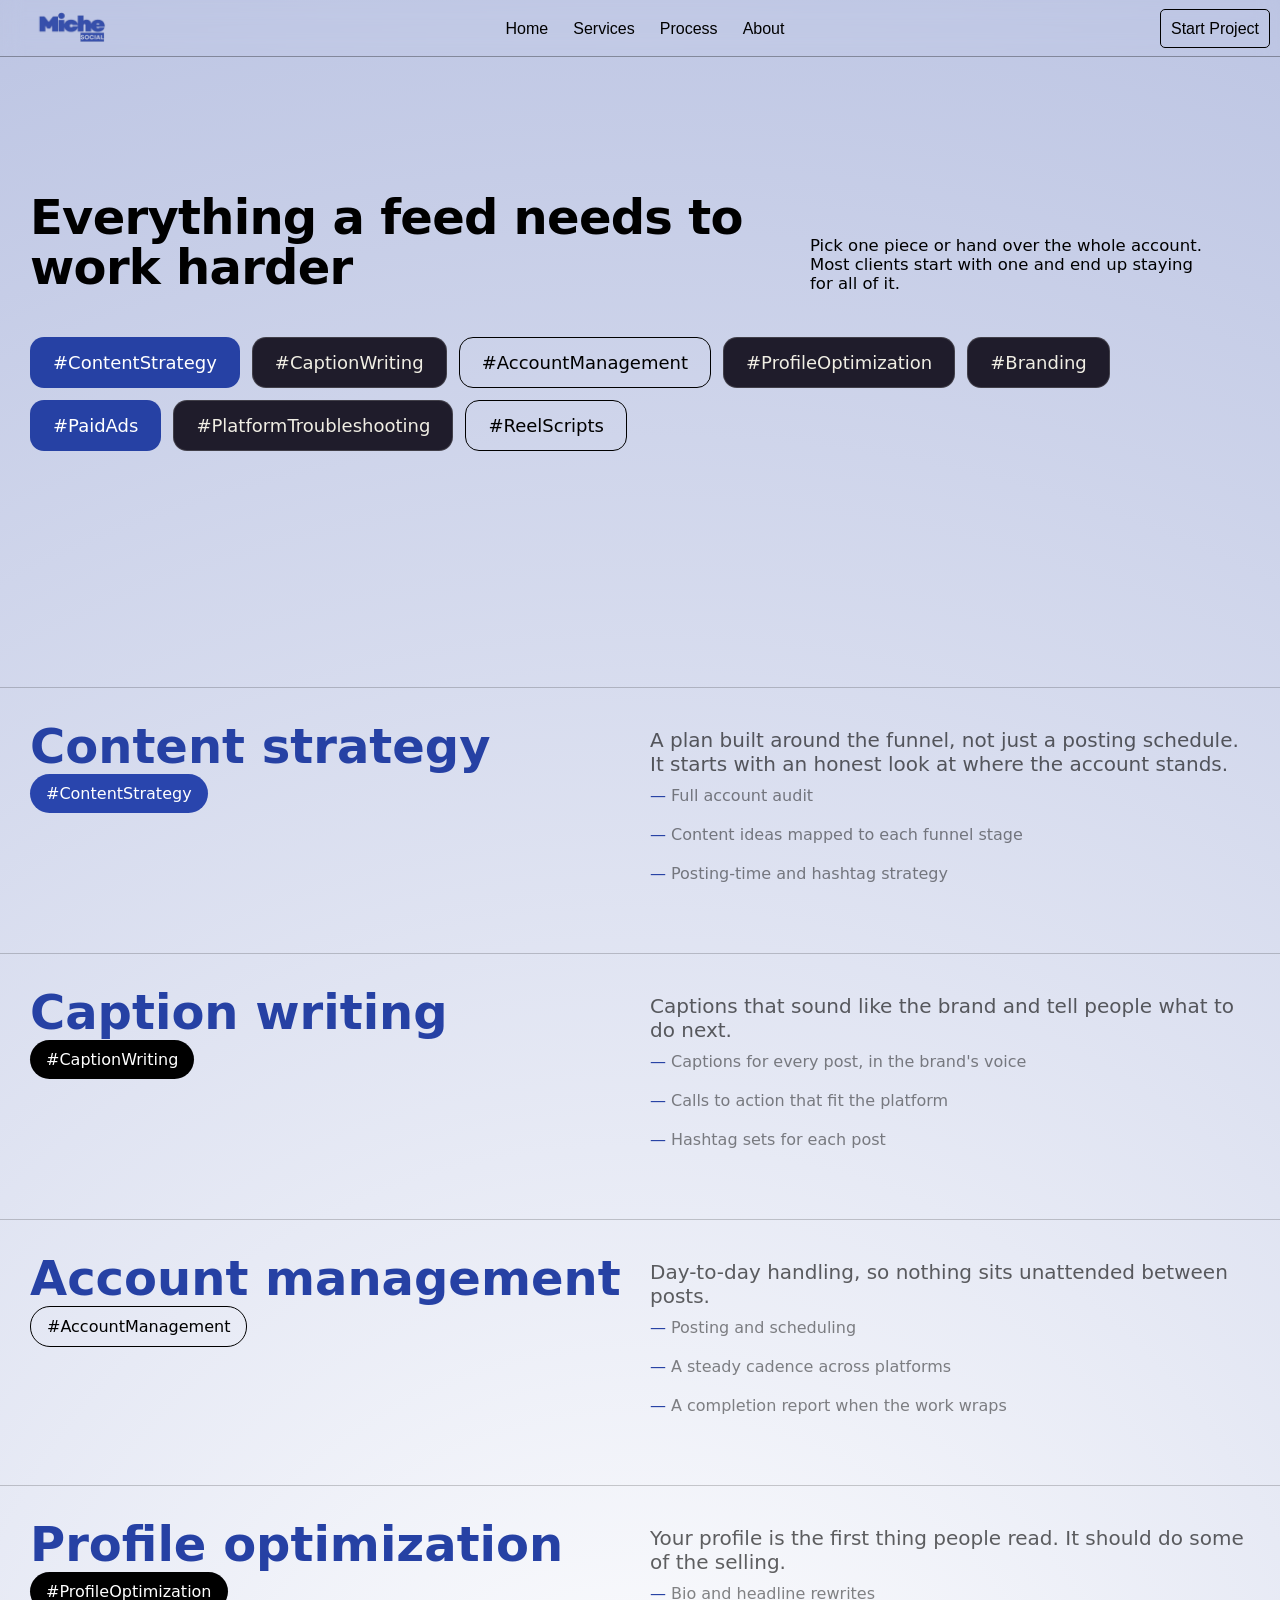
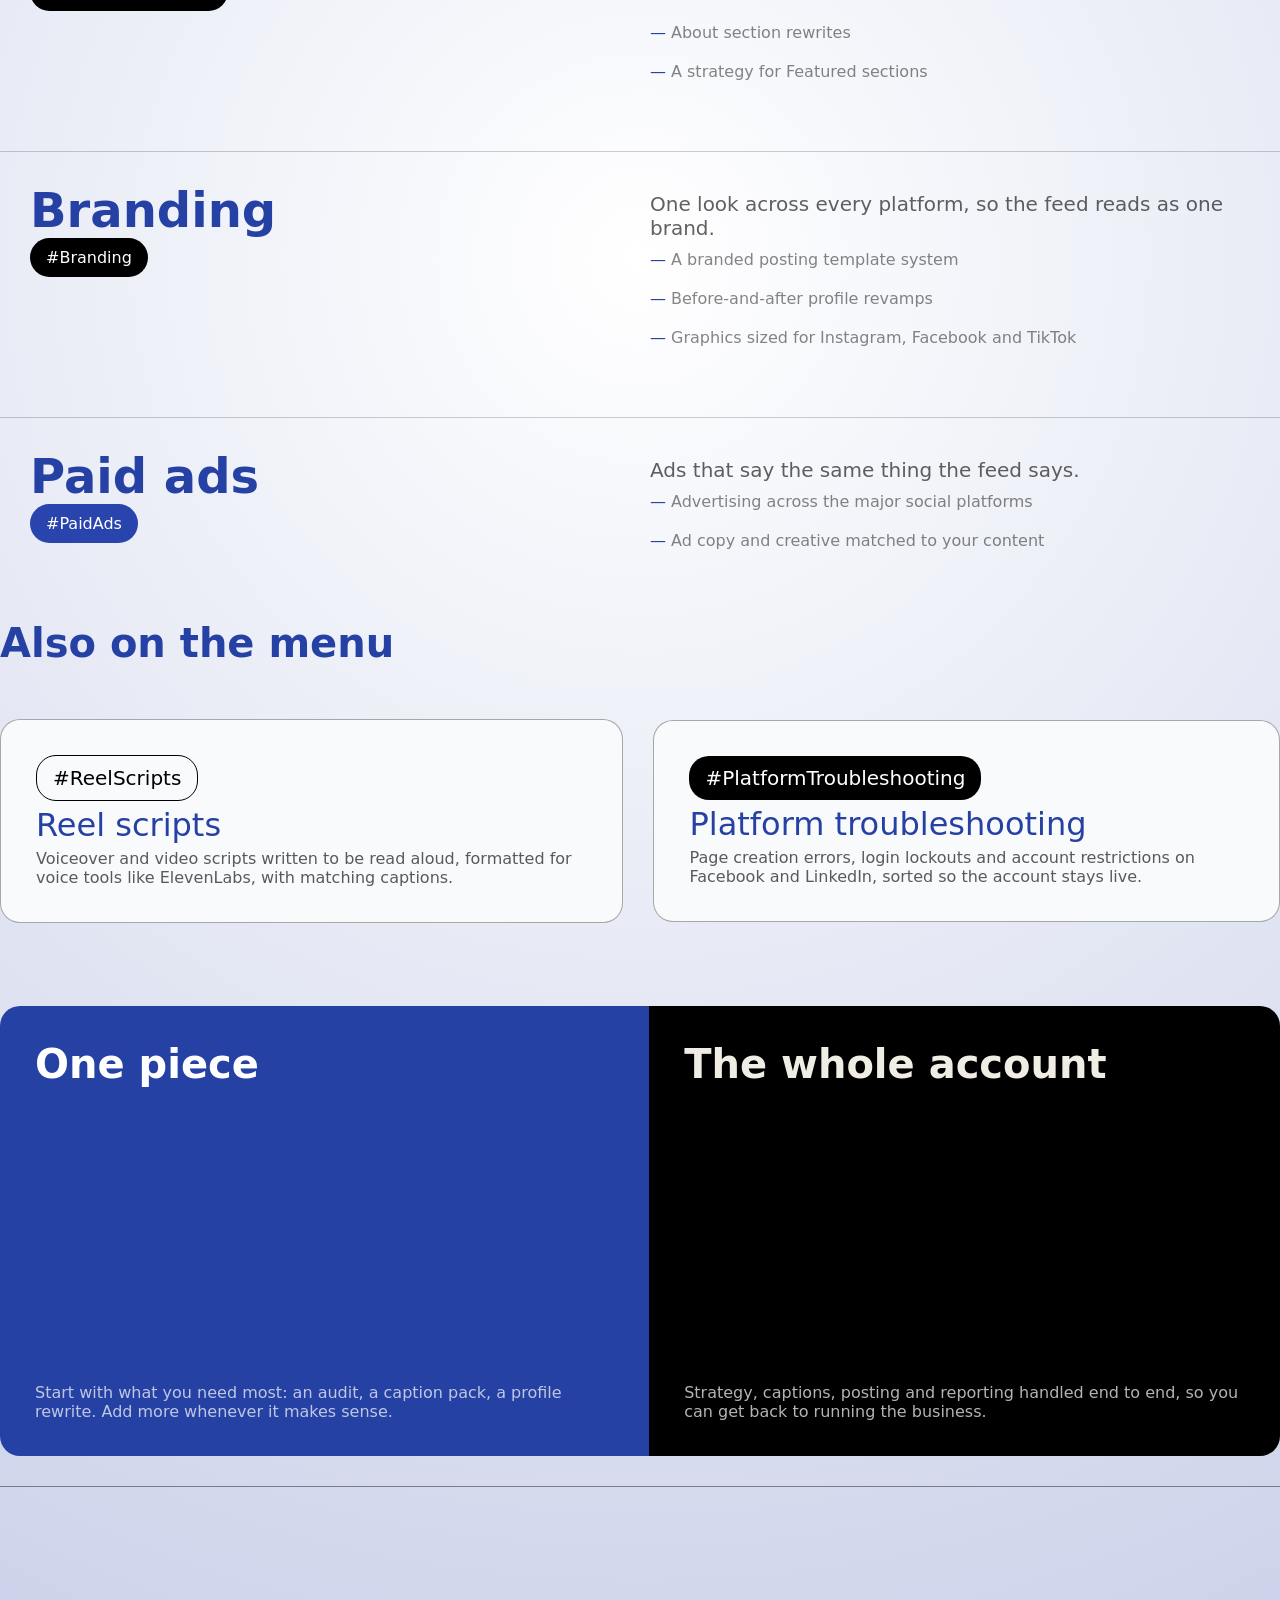
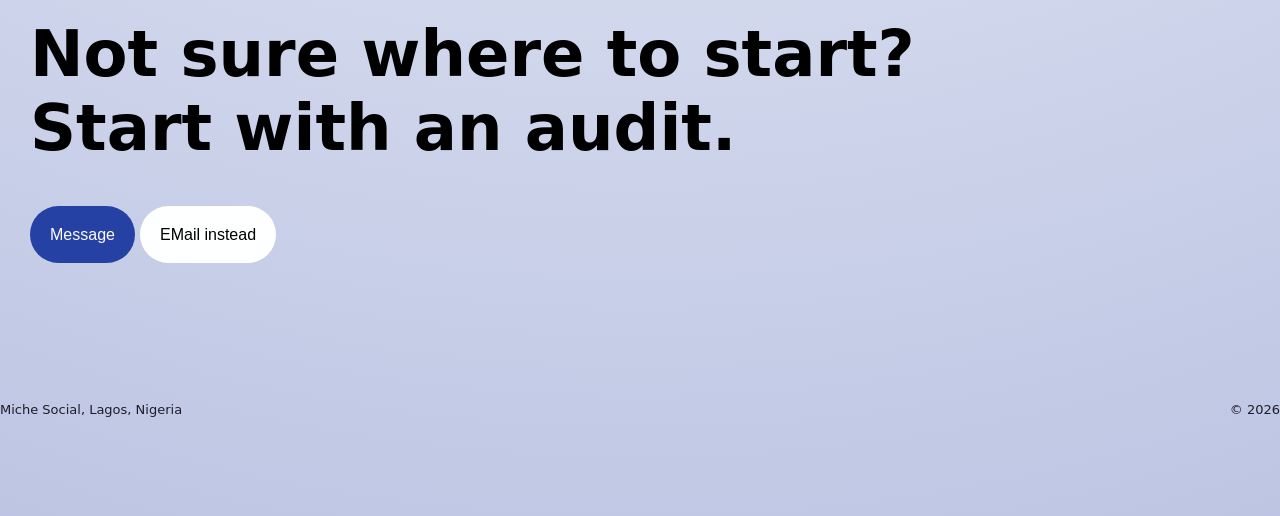
==== commit d26809ca: "changes" ====
--- a/html/services.html
+++ b/html/services.html
@@ -10,26 +10,30 @@
   </head>
 
   <body>
-    <header class="site">
-      <div class="nav-br">
-        <div class="nav">
-          <img
-            src="/imgs/404F6A69-F4B3-435A-AC07-4691EB08B016_L0_001-09_04_2026, 13_52_10.png"
-            href="/html/new.html"
-          />
-        </div>
-
-        <div class="links">
-          <a href="/html/index.html">Home</a>
-          <a href="/html/work.html">Work</a>
-          <a href="#process">Process</a>
-          <a href="#about">About</a>
-        </div>
-        <div class="start">
-          <a href="#">Start Project</a>
-        </div>
-      </div>
-    </header>
+      <header class="site">
+  <div class="nav-br">
+    <div class="nav">
+      <a href="/html/new.html">
+        <img src="/imgs/404F6A69-F4B3-435A-AC07-4691EB08B016_L0_001-09_04_2026, 13_52_10.png" alt="Miche Social" />
+      </a>
+    </div>
+
+    <div class="links" id="navMenu">
+      <a href="/index.html">Home</a>
+      <a href="/html/services.html">Services</a>
+      <a href="#process">Process</a>
+      <a href="#about">About</a>
+    </div>
+
+    <div class="start">
+      <a href="mailto:michesocial045@gmail.com">Start Project</a>
+    </div>
+
+    <button class="burger" id="burger" aria-label="Open menu" aria-expanded="false" aria-controls="navMenu">
+      <span></span><span></span><span></span>
+    </button>
+  </div>
+</header>
 
     <div class="section">
       <div class="wrap" id="services">
@@ -214,5 +218,28 @@
         <p>© 2026</p>
       </div>
     </footer>
+
+      <script>
+  const header = document.querySelector("header.site");
+  const burger = document.getElementById("burger");
+
+  function setMenu(open) {
+    header.classList.toggle("open", open);
+    burger.setAttribute("aria-expanded", open);
+    burger.setAttribute("aria-label", open ? "Close menu" : "Open menu");
+  }
+
+  burger.addEventListener("click", () => setMenu(!header.classList.contains("open")));
+
+  // close after tapping a link
+  document.querySelectorAll(".links a, .start a").forEach((a) =>
+    a.addEventListener("click", () => setMenu(false))
+  );
+
+  // close if the window grows back to desktop width
+  window.matchMedia("(min-width: 769px)").addEventListener("change", (e) => {
+    if (e.matches) setMenu(false);
+  });
+</script>
   </body>
 </html>
--- a/css/services.css
+++ b/css/services.css
@@ -25,7 +25,6 @@
   );
   /*min-height: 100vh;*/
   margin: 50px;
-  padding: 0;
 }
 header {
   position: sticky;
@@ -91,21 +90,74 @@
   transition: 0.5s ease-in-out;
 }
 
-.start a {
-  padding: 10px;
-  justify-content: center;
-  text-decoration: none;
-  color: black;
-  font-family: Arial, Helvetica, sans-serif;
-  border: 1px solid black;
-  border-radius: 5px;
-}
-.start a:hover {
-  color: white;
-  transition: 0.5s ease-in-out;
-  border: 1px solid aliceblue;
-  background-color: rgb(0, 0, 0);
-}
+
+
+.nav-br { position: relative; 
+        width: 100%;
+} /* add to your existing .nav-br rule */
+
+.burger {
+  display: none;
+  flex-direction: column;
+  justify-content: center;
+  align-items: center;
+  gap: 5px;
+  width: 44px;
+  height: 44px;
+  background: none;
+  border: 0;
+  border-radius: 8px;
+  cursor: pointer;
+}
+.burger span {
+  display: block;
+  width: 26px;
+  height: 2px;
+  background: #000;
+  border-radius: 2px;
+  transition: transform 0.25s ease-in-out, opacity 0.25s ease-in-out;
+}
+
+@keyframes menuIn {
+  from { opacity: 0; transform: translateY(-8px) ; }
+  to   { opacity: 1; transform: translateY(0) ; }
+}
+
+@media (max-width: 768px) {
+  .nav-br { flex-wrap: wrap;
+  width: 100%;}
+  .nav    { order: 1; }
+  .burger { order: 2; display: flex; }
+
+  .links, .start { display: none; flex-basis: 100%; }
+
+  .links {
+    order: 3;
+    flex-direction: column;
+    align-items: stretch;
+    padding-top: 8px;
+  }
+  .links a {
+    padding: 14px 10px;
+    font-size: 1.05rem;
+    border-bottom: 1px solid rgba(0, 0, 0, 0.1);
+  }
+  .start { order: 4; padding: 12px 0 6px; }
+  .start a { display: block; text-align: center; padding: 14px; }
+
+  /* open state */
+  header.open .links { display: flex;  animation: menuIn 0.25s ease-in-out; }
+  header.open .start { display: block; animation: menuIn 0.25s ease-in-out; }
+
+  header.open .burger span:nth-child(1) { transform: translateY(7px) rotate(45deg); }
+  header.open .burger span:nth-child(2) { opacity: 0; }
+  header.open .burger span:nth-child(3) { transform: translateY(-7px) rotate(-45deg); }
+}
+
+@media (prefers-reduced-motion: reduce) {
+  .burger span, .links, .start { transition: none; animation: none !important; }
+}
+
 .section {
   display: flex;
   justify-content: center;
--- a/css/style.css
+++ b/css/style.css
@@ -27,6 +27,8 @@
   top: 0;
   z-index: 40;
   backdrop-filter: blur(10px);
+          width: 100%;
+
 }
 body {
   background: radial-gradient(
@@ -34,9 +36,7 @@
     rgba(255, 255, 255, 1) 0%,
     rgba(38, 65, 164, 0.304) 100%
   );
-  /*min-height: 100vh;*/
   margin: 0;
-  padding: 60px;
 }
 
 .menu-toggle { display: none; }
@@ -62,6 +62,8 @@
   justify-content: space-between;
   align-items: center;
   padding: 10px;
+      width: 100%;
+
   border-bottom: 0.5px solid rgba(0, 0, 0, 0.321);
 }
 
@@ -109,7 +111,9 @@
 }
 
 
-.nav-br { position: relative; } /* add to your existing .nav-br rule */
+.nav-br { position: relative; 
+        width: 100%;
+} /* add to your existing .nav-br rule */
 
 .burger {
   display: none;
@@ -130,12 +134,12 @@
   height: 2px;
   background: #000;
   border-radius: 2px;
-  transition: transform 0.25s ease, opacity 0.25s ease;
+  transition: transform 0.25s ease-in-out, opacity 0.25s ease-in-out;
 }
 
 @keyframes menuIn {
-  from { opacity: 0; transform: translateY(-8px); }
-  to   { opacity: 1; transform: translateY(0); }
+  from { opacity: 0; transform: translateY(-8px) ; }
+  to   { opacity: 1; transform: translateY(0) ; }
 }
 
 @media (max-width: 768px) {
@@ -161,8 +165,8 @@
   .start a { display: block; text-align: center; padding: 14px; }
 
   /* open state */
-  header.open .links { display: flex;  animation: menuIn 0.25s ease; }
-  header.open .start { display: block; animation: menuIn 0.25s ease; }
+  header.open .links { display: flex;  animation: menuIn 0.25s ease-in-out; }
+  header.open .start { display: block; animation: menuIn 0.25s ease-in-out; }
 
   header.open .burger span:nth-child(1) { transform: translateY(7px) rotate(45deg); }
   header.open .burger span:nth-child(2) { opacity: 0; }
@@ -353,7 +357,6 @@
   justify-content: space-between;
   background: #2641a4;
   height: 100%;
-  padding: 30px;
   align-items: flex-start;
   align-content: flex-start;
 }
@@ -393,7 +396,6 @@
   justify-content: space-between;
   background: #050505;
   height: 100%;
-  padding: 30px;
   align-items: flex-start;
   align-content: flex-start;
 }
@@ -568,11 +570,11 @@
 
 /* Mobile */
 @media (max-width: 480px) {
-  
+ 
 .hero {
   align-items: start;
   align-content: center;
-  padding: 0;
+  padding: 20px;
   text-align: center;
 }
 .wrap-hero h1 {
@@ -599,7 +601,7 @@
 }
   .wrap{
     display: flex;
-
+padding: 20px;
     align-items: center;
     flex-direction: column;
     gap: 20px;
@@ -610,11 +612,14 @@
     align-items: center;
     text-align: center;
   }
+  
   .tagboard{
     justify-content: center;
   }
   .brand{
-    padding: 0;
+    padding: 0 20px;
+    align-items: center;
+    text-align: center;
   }
   .brandtxt{
     padding: 0;
@@ -630,19 +635,32 @@
     flex-direction: column;
     align-items: center;
     height: auto;
-    padding: 0;
-  }
+    text-align: center;
+  }
+
   .bndtxt{
     align-items:start;
     text-align: left;
-  }
- 
-  .brandcrd .bndtxt-1{
-    align-items:start;
+        padding: 10px 10px ;
+
+  }
+ .bndtxt h1{
+  font-size: 3rem;
+  font-weight: 700;
+  text-align: left;
+  color: #2641a4;
+ }
+ .bndtxt-1{
+          padding: 10px 15px ;
+align-items:start;
     text-align: left;
-    height: auto;
-    padding: 0;
-  }
+ }
+ .bndtxt-1 h1{
+  font-size: 3rem;
+  font-weight: 700;
+  text-align: left;
+  
+ }
 .pro{
 
   text-align: center;
@@ -659,15 +677,16 @@
   flex-direction: column;
   align-items: center;
   text-align: center;
-  gap: 20px;
+ padding: 40px; 
+  margin: 0 20px;
 }
 footer{
   display: flex;
   flex-direction: column;
   align-items: center;
   text-align: center;
-  gap: 20px;
-    height: auto;
+  gap: 30px;
+    height: 50vh;
 padding: 20px 0;
 }
 .firstcont{
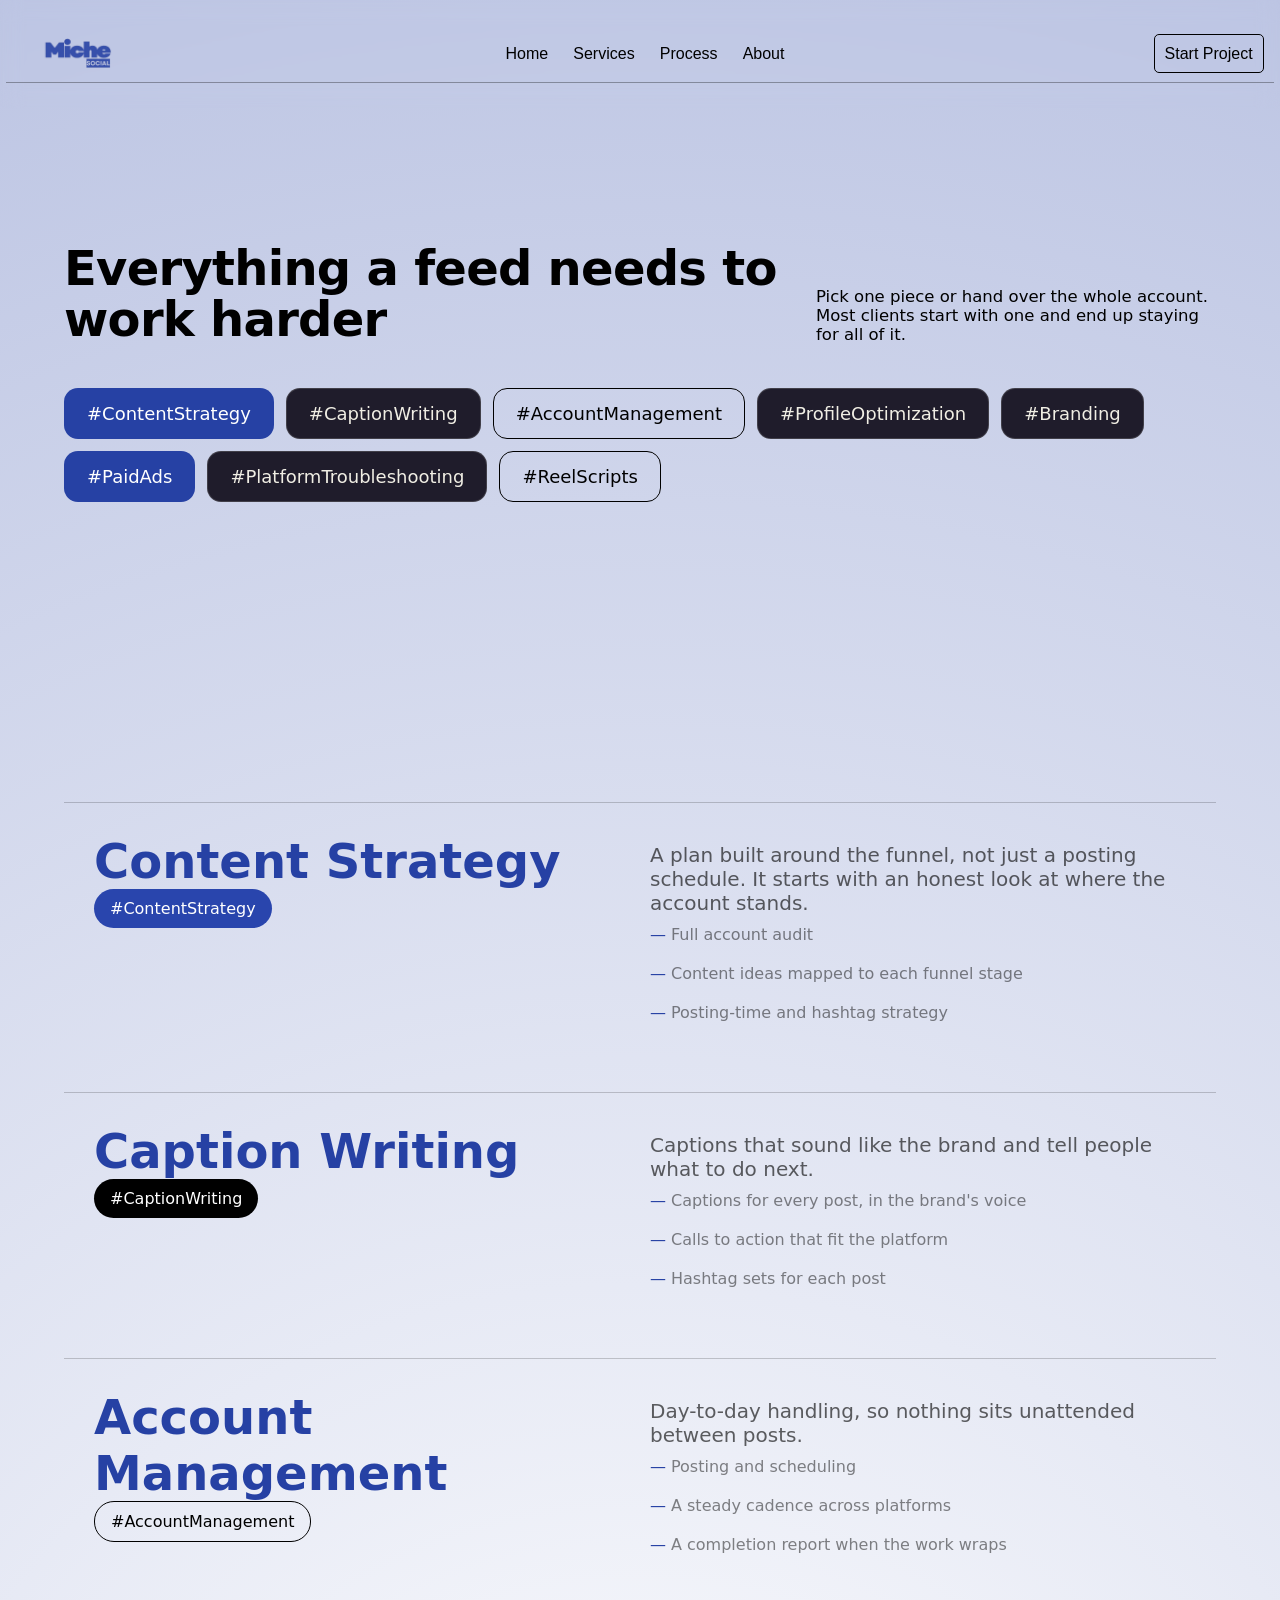
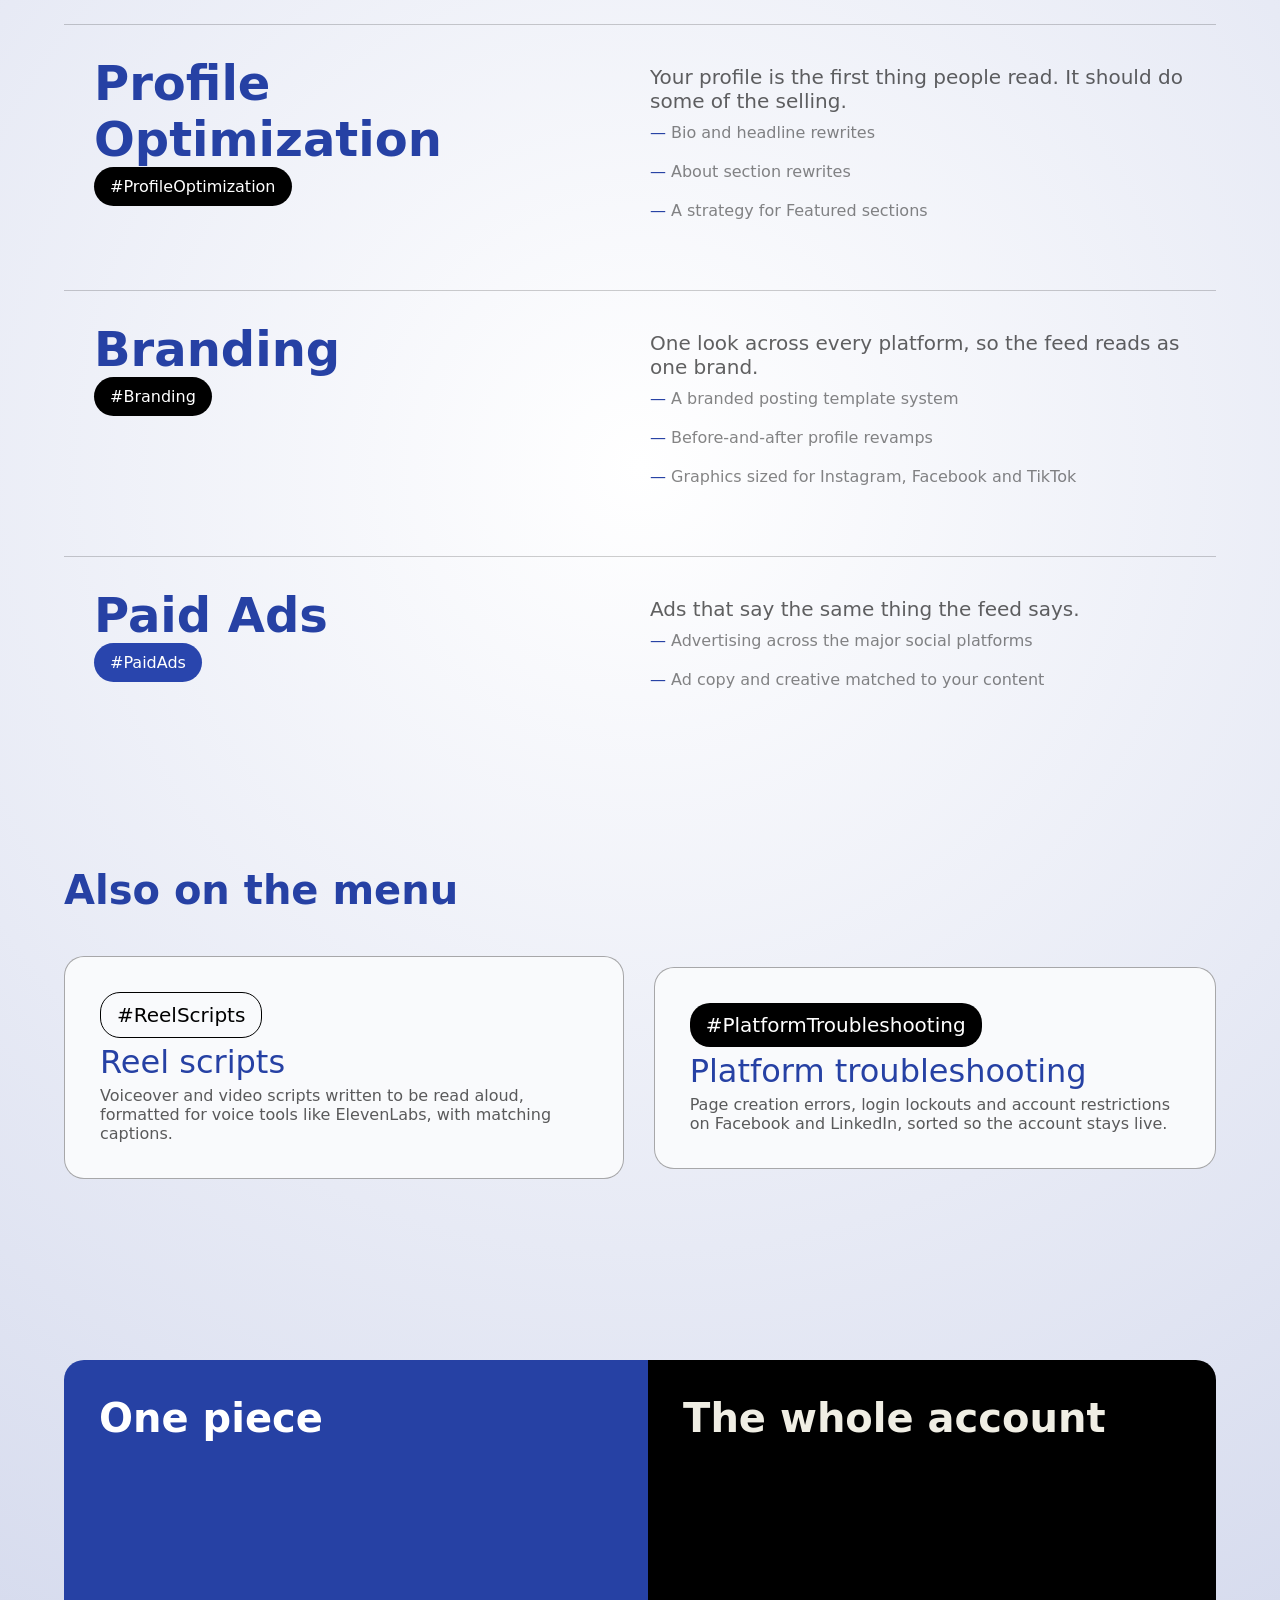
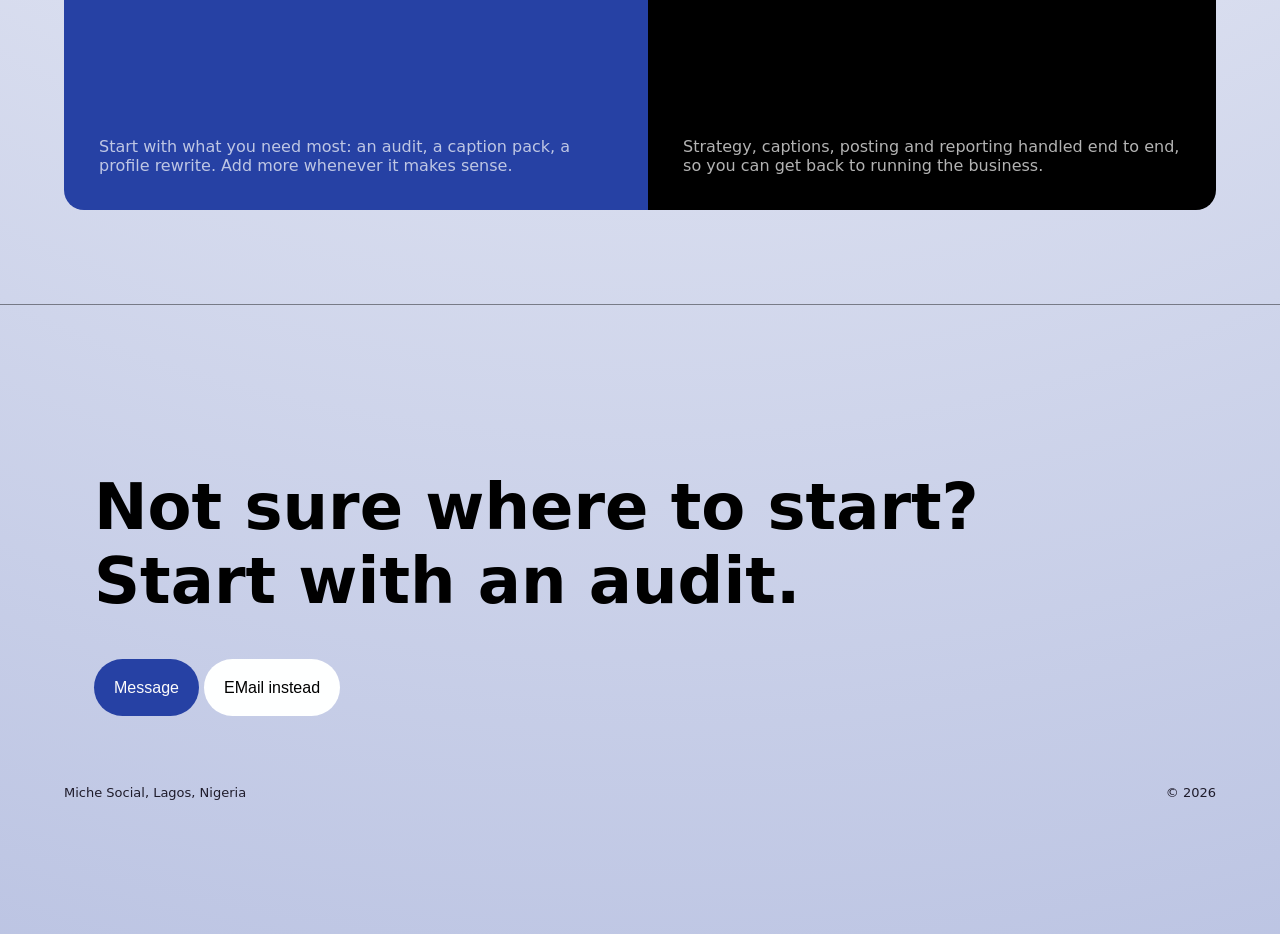
==== commit 3ee91661: "service responsivenss fix" ====
--- a/html/services.html
+++ b/html/services.html
@@ -10,30 +10,39 @@
   </head>
 
   <body>
-      <header class="site">
-  <div class="nav-br">
-    <div class="nav">
-      <a href="/html/new.html">
-        <img src="/imgs/404F6A69-F4B3-435A-AC07-4691EB08B016_L0_001-09_04_2026, 13_52_10.png" alt="Miche Social" />
-      </a>
-    </div>
-
-    <div class="links" id="navMenu">
-      <a href="/index.html">Home</a>
-      <a href="/html/services.html">Services</a>
-      <a href="#process">Process</a>
-      <a href="#about">About</a>
-    </div>
-
-    <div class="start">
-      <a href="mailto:michesocial045@gmail.com">Start Project</a>
-    </div>
-
-    <button class="burger" id="burger" aria-label="Open menu" aria-expanded="false" aria-controls="navMenu">
-      <span></span><span></span><span></span>
-    </button>
-  </div>
-</header>
+    <header class="site">
+      <div class="nav-br">
+        <div class="nav">
+          <a href="/html/new.html">
+            <img
+              src="/imgs/404F6A69-F4B3-435A-AC07-4691EB08B016_L0_001-09_04_2026, 13_52_10.png"
+              alt="Miche Social"
+            />
+          </a>
+        </div>
+
+        <div class="links" id="navMenu">
+          <a href="/index.html">Home</a>
+          <a href="/html/services.html">Services</a>
+          <a href="#process">Process</a>
+          <a href="#about">About</a>
+        </div>
+
+        <div class="start">
+          <a href="mailto:michesocial045@gmail.com">Start Project</a>
+        </div>
+
+        <button
+          class="burger"
+          id="burger"
+          aria-label="Open menu"
+          aria-expanded="false"
+          aria-controls="navMenu"
+        >
+          <span></span><span></span><span></span>
+        </button>
+      </div>
+    </header>
 
     <div class="section">
       <div class="wrap" id="services">
@@ -180,21 +189,17 @@
     </div>
     <div class="lst">
       <div class="lstcnt">
-        <h2>One piece
-</h2>
+        <h2>One piece</h2>
         <p>
-          Start with what you need most: an audit, a caption pack, a profile rewrite. Add more whenever it makes sense.
-
-
+          Start with what you need most: an audit, a caption pack, a profile
+          rewrite. Add more whenever it makes sense.
         </p>
       </div>
       <div class="lstcnt" id="lst1">
-        <h2>The whole account
-</h2>
+        <h2>The whole account</h2>
         <p>
-          Strategy, captions, posting and reporting handled end to end, so you can get back to running the business.
-
-
+          Strategy, captions, posting and reporting handled end to end, so you
+          can get back to running the business.
         </p>
       </div>
     </div>
@@ -219,27 +224,31 @@
       </div>
     </footer>
 
-      <script>
-  const header = document.querySelector("header.site");
-  const burger = document.getElementById("burger");
-
-  function setMenu(open) {
-    header.classList.toggle("open", open);
-    burger.setAttribute("aria-expanded", open);
-    burger.setAttribute("aria-label", open ? "Close menu" : "Open menu");
-  }
-
-  burger.addEventListener("click", () => setMenu(!header.classList.contains("open")));
-
-  // close after tapping a link
-  document.querySelectorAll(".links a, .start a").forEach((a) =>
-    a.addEventListener("click", () => setMenu(false))
-  );
-
-  // close if the window grows back to desktop width
-  window.matchMedia("(min-width: 769px)").addEventListener("change", (e) => {
-    if (e.matches) setMenu(false);
-  });
-</script>
+    <script>
+      const header = document.querySelector("header.site");
+      const burger = document.getElementById("burger");
+
+      function setMenu(open) {
+        header.classList.toggle("open", open);
+        burger.setAttribute("aria-expanded", open);
+        burger.setAttribute("aria-label", open ? "Close menu" : "Open menu");
+      }
+
+      burger.addEventListener("click", () =>
+        setMenu(!header.classList.contains("open")),
+      );
+
+      // close after tapping a link
+      document
+        .querySelectorAll(".links a, .start a")
+        .forEach((a) => a.addEventListener("click", () => setMenu(false)));
+
+      // close if the window grows back to desktop width
+      window
+        .matchMedia("(min-width: 769px)")
+        .addEventListener("change", (e) => {
+          if (e.matches) setMenu(false);
+        });
+    </script>
   </body>
 </html>
--- a/css/services.css
+++ b/css/services.css
@@ -32,6 +32,8 @@
   scroll-behavior: smooth;
   z-index: 40px;
   backdrop-filter: blur(10px);
+    padding: 2% 0.5%;
+
 }
 .menu-toggle {
   display: none;
@@ -165,7 +167,7 @@
   flex-direction: column;
   gap: 20px;
   height: 70vh;
-  padding: 30px;
+  padding: 5%;
 }
 
 .wrap {
@@ -240,6 +242,8 @@
   align-items: center;
   flex-direction: column;
   gap: 20px;
+    padding: 5%;
+
 }
 .casetags {
   display: grid;
@@ -260,6 +264,8 @@
   width: 100%;
 }
 .tag-1 h1 {
+  text-transform: capitalize;
+  
   font-size: 3rem;
   font-weight: 700;
   text-align: left;
@@ -318,7 +324,7 @@
   align-items: start;
   flex-direction: column;
   gap: 20px;
-  padding: 20px 0;
+  padding: 5%;
 }
 .menu h1 {
   font-size: 2.5rem;
@@ -330,7 +336,7 @@
   justify-content: center;
   align-items: center;
   gap: 30px;
-  height: 30vh;
+  height: 30%;
 }
 .wrkcnt {
   display: flex;
@@ -375,6 +381,8 @@
   justify-content: center;
   align-items: center;
   margin: 30px 0;
+    padding: 5%;
+
 }
 .lstcnt {
   display: flex;
@@ -401,3 +409,62 @@
   font-size: 1rem;
   color: rgba(255, 255, 255, 0.702);
 }
+/*mobile*/
+@media (max-width: 480px) {
+.section{height: auto;
+  padding: 20px 0;
+}
+  .wrap{
+    height: auto;
+  }
+  .case{
+    gap: 0px;
+    height: auto;
+    align-items: center;
+    text-align: center;
+  }
+  .casetags{
+    grid-template-columns: 1fr;
+    gap: 0px;
+    justify-content: center;
+text-align: center;
+    align-items: center;
+    border-top: none;
+    padding: 20px;
+
+}
+.tag-1{
+  width: 100%;
+  padding: 20px;
+}
+  .tag-1 h1{
+    align-items: center;
+    text-align: center;
+    width: 100%;
+  }
+  .section-head{
+    gap: 20px;
+    margin-bottom: 0;
+  }
+  .menu{
+
+    align-items: center;
+  }
+.work{
+  flex-direction: column;
+height: auto;
+}
+.lst{
+  flex-direction: column;
+  height: auto;
+  gap: 20px;
+}
+.lstcnt{
+  border-radius: 20px;
+
+}
+#lst1{
+    border-radius: 20px;
+
+}
+}
--- a/css/style.css
+++ b/css/style.css
@@ -500,8 +500,8 @@
   border-top: 1px solid rgba(0, 0, 0, 0.431);
   align-items: center;
   align-content: center;
-  gap: 30px;
-
+  gap: 20px;
+  padding: 5%;
 }
 .firstcont{
 padding: 30px;
@@ -550,7 +550,7 @@
   display: flex;
   justify-content: space-between;
   align-content: center;
-  margin-top: 10%;
+  margin-top: 5%;
 }
 .coutesy h1{
   font-size: small;
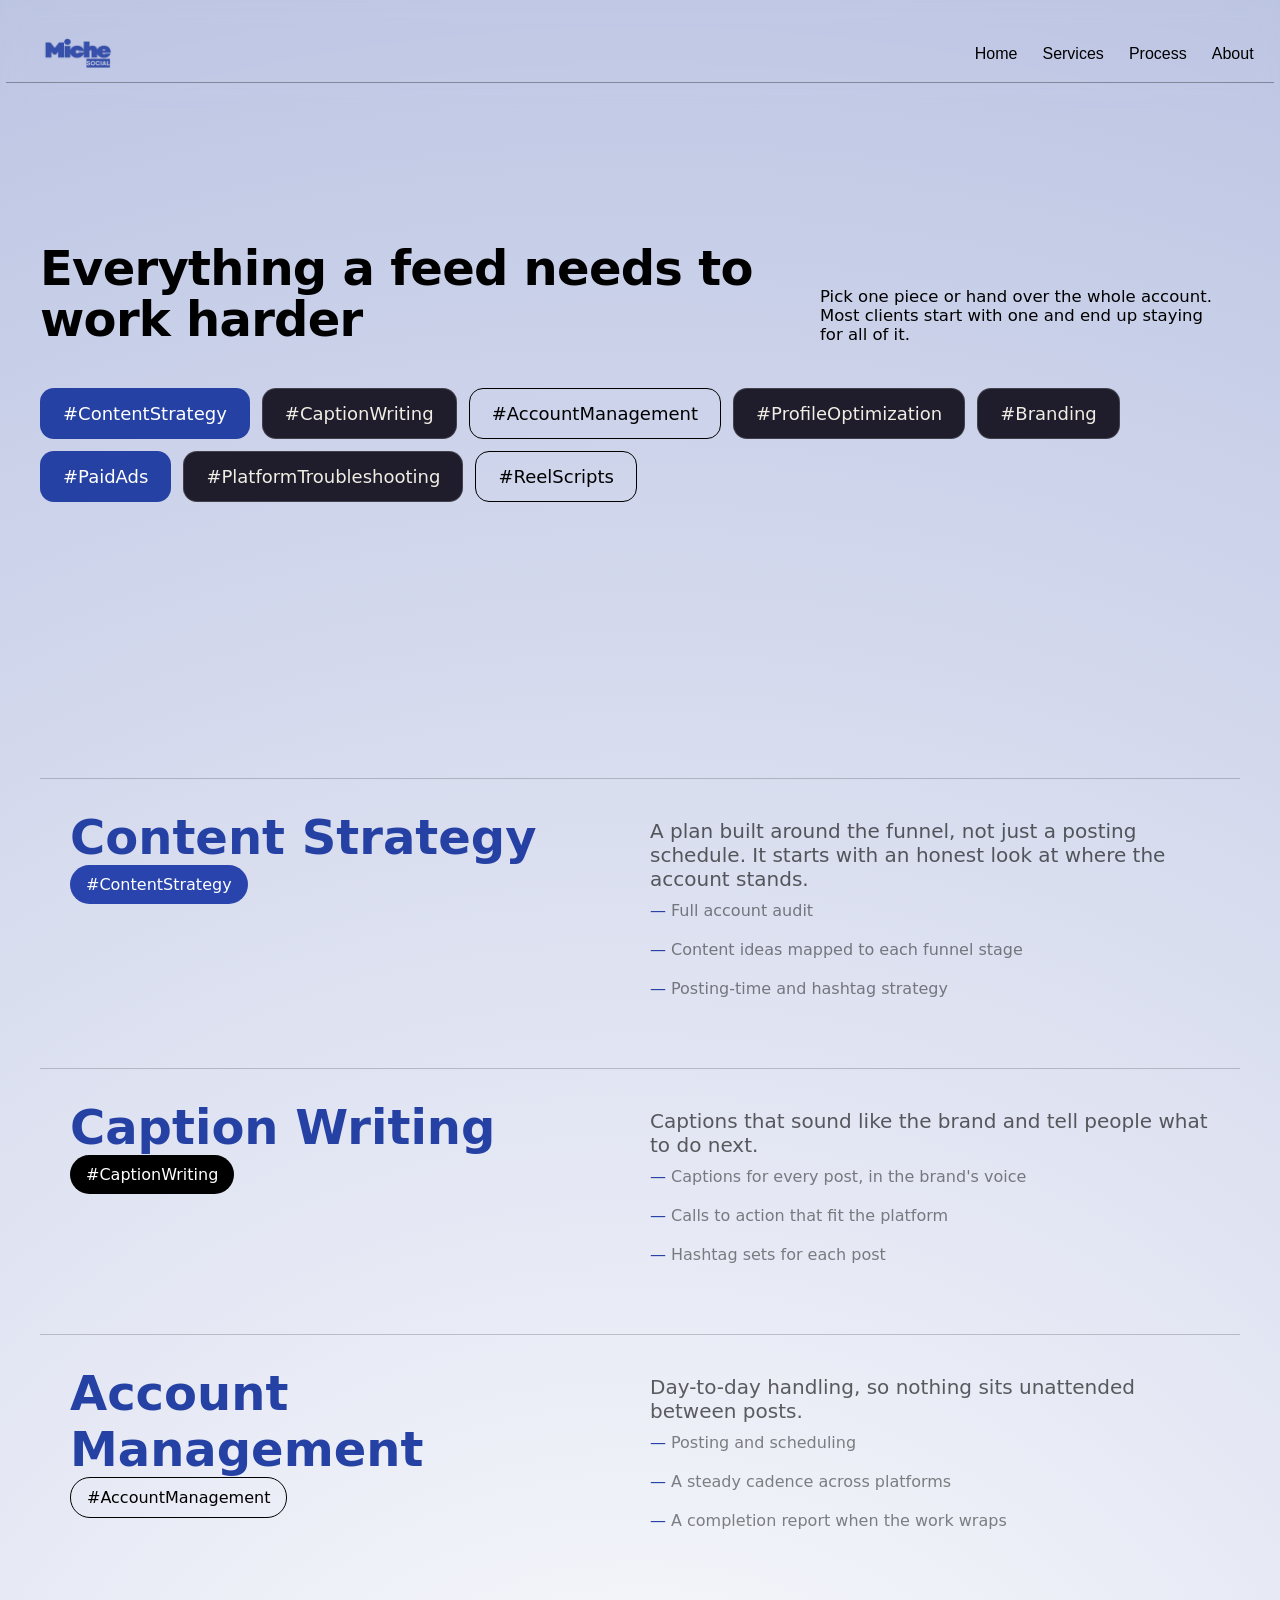
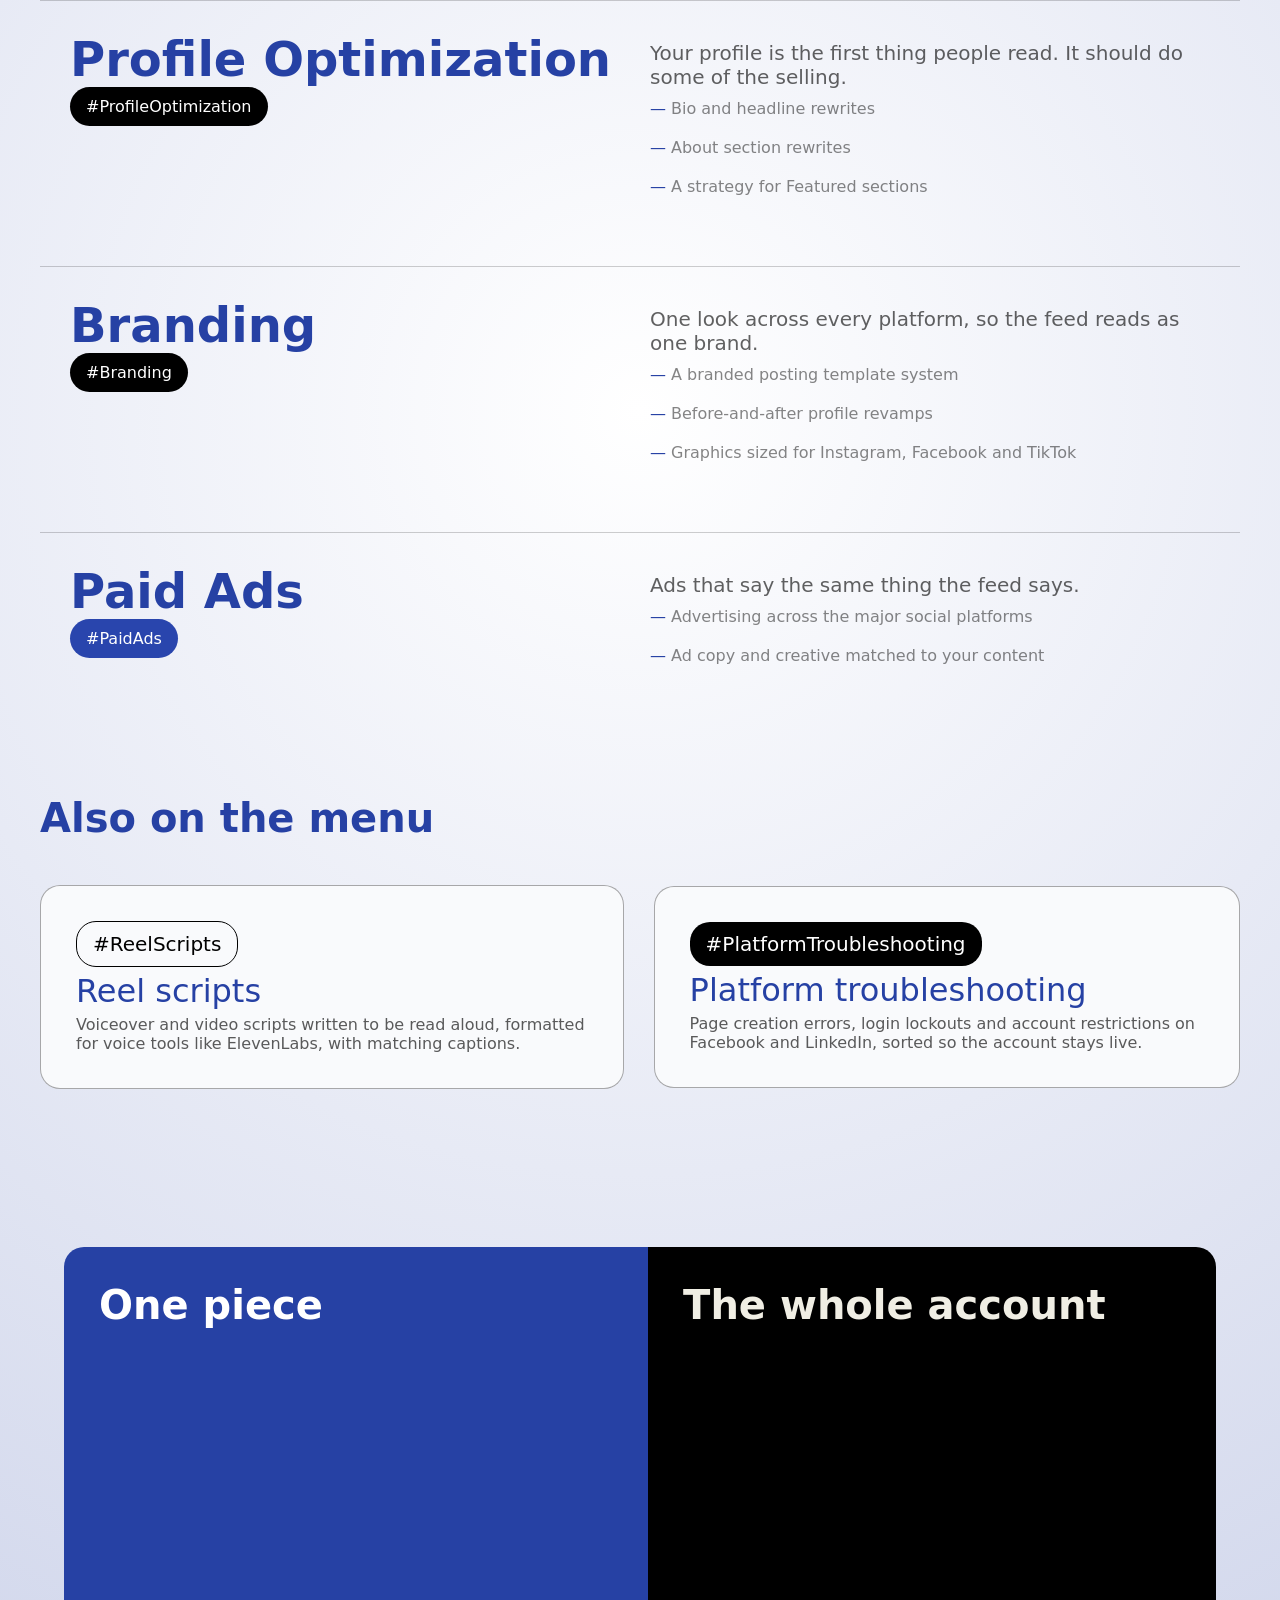
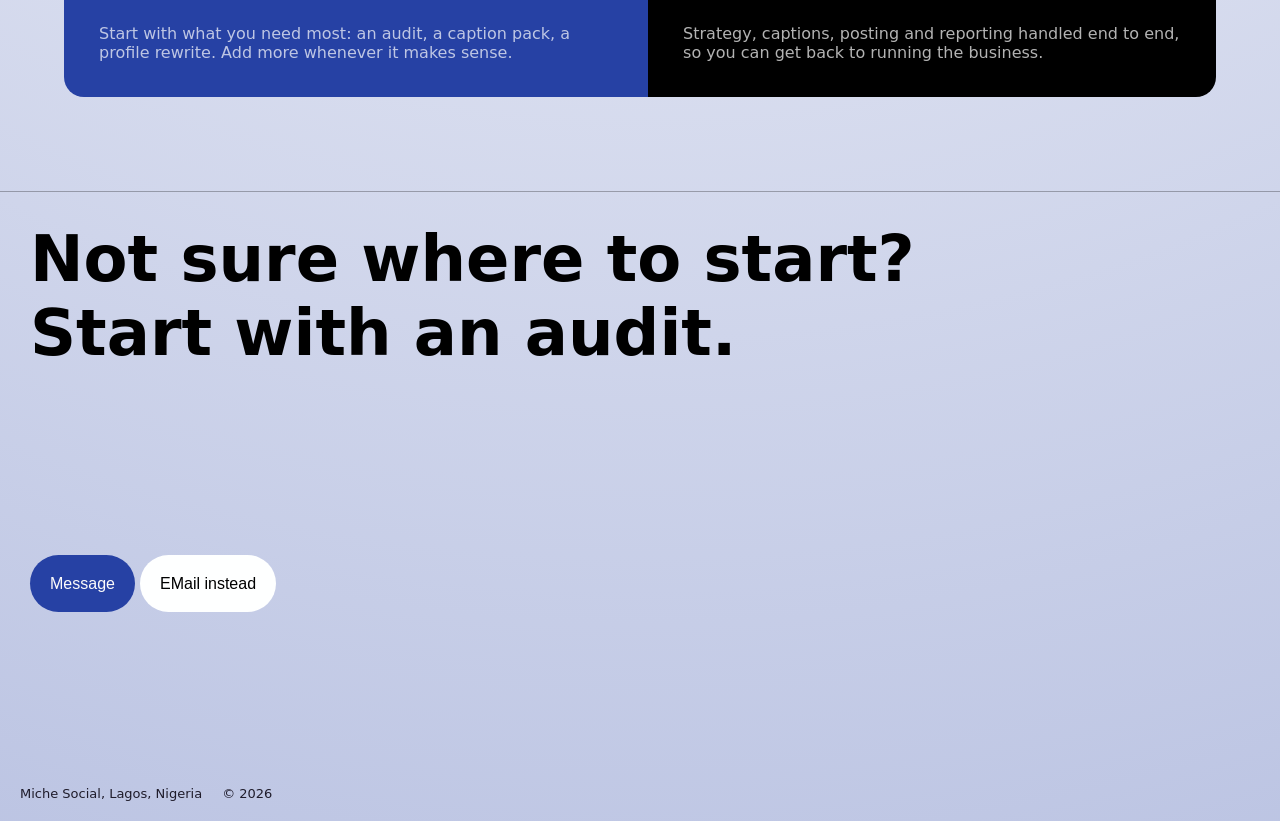
==== commit dd050da7: "fixes" ====
--- a/html/services.html
+++ b/html/services.html
@@ -28,10 +28,7 @@
           <a href="#about">About</a>
         </div>
 
-        <div class="start">
-          <a href="mailto:michesocial045@gmail.com">Start Project</a>
-        </div>
-
+      
         <button
           class="burger"
           id="burger"
--- a/css/services.css
+++ b/css/services.css
@@ -32,8 +32,7 @@
   scroll-behavior: smooth;
   z-index: 40px;
   backdrop-filter: blur(10px);
-    padding: 2% 0.5%;
-
+  padding: 2% 0.5%;
 }
 .menu-toggle {
   display: none;
@@ -92,10 +91,9 @@
   transition: 0.5s ease-in-out;
 }
 
-
-
-.nav-br { position: relative; 
-        width: 100%;
+.nav-br {
+  position: relative;
+  width: 100%;
 } /* add to your existing .nav-br rule */
 
 .burger {
@@ -117,21 +115,40 @@
   height: 2px;
   background: #000;
   border-radius: 2px;
-  transition: transform 0.25s ease-in-out, opacity 0.25s ease-in-out;
+  transition:
+    transform 0.25s ease-in-out,
+    opacity 0.25s ease-in-out;
 }
 
 @keyframes menuIn {
-  from { opacity: 0; transform: translateY(-8px) ; }
-  to   { opacity: 1; transform: translateY(0) ; }
+  from {
+    opacity: 0;
+    transform: translateY(-8px);
+  }
+  to {
+    opacity: 1;
+    transform: translateY(0);
+  }
 }
 
 @media (max-width: 768px) {
-  .nav-br { flex-wrap: wrap;
-  width: 100%;}
-  .nav    { order: 1; }
-  .burger { order: 2; display: flex; }
-
-  .links, .start { display: none; flex-basis: 100%; }
+  .nav-br {
+    flex-wrap: wrap;
+    width: 100%;
+  }
+  .nav {
+    order: 1;
+  }
+  .burger {
+    order: 2;
+    display: flex;
+  }
+
+  .links,
+  .start {
+    display: none;
+    flex-basis: 100%;
+  }
 
   .links {
     order: 3;
@@ -144,20 +161,44 @@
     font-size: 1.05rem;
     border-bottom: 1px solid rgba(0, 0, 0, 0.1);
   }
-  .start { order: 4; padding: 12px 0 6px; }
-  .start a { display: block; text-align: center; padding: 14px; }
+  .start {
+    order: 4;
+    padding: 12px 0 6px;
+  }
+  .start a {
+    display: block;
+    text-align: center;
+    padding: 14px;
+  }
 
   /* open state */
-  header.open .links { display: flex;  animation: menuIn 0.25s ease-in-out; }
-  header.open .start { display: block; animation: menuIn 0.25s ease-in-out; }
-
-  header.open .burger span:nth-child(1) { transform: translateY(7px) rotate(45deg); }
-  header.open .burger span:nth-child(2) { opacity: 0; }
-  header.open .burger span:nth-child(3) { transform: translateY(-7px) rotate(-45deg); }
+  header.open .links {
+    display: flex;
+    animation: menuIn 0.25s ease-in-out;
+  }
+  header.open .start {
+    display: block;
+    animation: menuIn 0.25s ease-in-out;
+  }
+
+  header.open .burger span:nth-child(1) {
+    transform: translateY(7px) rotate(45deg);
+  }
+  header.open .burger span:nth-child(2) {
+    opacity: 0;
+  }
+  header.open .burger span:nth-child(3) {
+    transform: translateY(-7px) rotate(-45deg);
+  }
 }
 
 @media (prefers-reduced-motion: reduce) {
-  .burger span, .links, .start { transition: none; animation: none !important; }
+  .burger span,
+  .links,
+  .start {
+    transition: none;
+    animation: none !important;
+  }
 }
 
 .section {
@@ -167,8 +208,9 @@
   flex-direction: column;
   gap: 20px;
   height: 70vh;
-  padding: 5%;
-}
+ max-width: 1300px;
+  margin: auto;
+  padding: 40px;}
 
 .wrap {
   max-width: 1180px;
@@ -215,9 +257,8 @@
   color: #f0eee4;
   font-weight: 300;
 }
-.tag.bl{
-    font-weight: 300;
-
+.tag.bl {
+  font-weight: 300;
 }
 
 .tag.on {
@@ -242,9 +283,9 @@
   align-items: center;
   flex-direction: column;
   gap: 20px;
-    padding: 5%;
-
-}
+ max-width: 1300px;
+  margin: auto;
+  padding: 40px;}
 .casetags {
   display: grid;
   grid-template-columns: 1fr 1fr;
@@ -265,7 +306,7 @@
 }
 .tag-1 h1 {
   text-transform: capitalize;
-  
+
   font-size: 3rem;
   font-weight: 700;
   text-align: left;
@@ -324,8 +365,9 @@
   align-items: start;
   flex-direction: column;
   gap: 20px;
-  padding: 5%;
-}
+ max-width: 1300px;
+  margin: auto;
+  padding: 40px;}
 .menu h1 {
   font-size: 2.5rem;
   font-weight: 700;
@@ -381,8 +423,7 @@
   justify-content: center;
   align-items: center;
   margin: 30px 0;
-    padding: 5%;
-
+  padding: 5%;
 }
 .lstcnt {
   display: flex;
@@ -411,60 +452,57 @@
 }
 /*mobile*/
 @media (max-width: 480px) {
-.section{height: auto;
-  padding: 20px 0;
-}
-  .wrap{
+  .section {
     height: auto;
-  }
-  .case{
+    padding: 20px 0;
+  }
+  .wrap {
+    height: auto;
+  }
+  .case {
     gap: 0px;
     height: auto;
     align-items: center;
     text-align: center;
   }
-  .casetags{
+  .casetags {
     grid-template-columns: 1fr;
     gap: 0px;
     justify-content: center;
-text-align: center;
+    text-align: center;
     align-items: center;
     border-top: none;
     padding: 20px;
-
-}
-.tag-1{
-  width: 100%;
-  padding: 20px;
-}
-  .tag-1 h1{
+  }
+  .tag-1 {
+    width: 100%;
+    padding: 20px;
+  }
+  .tag-1 h1 {
     align-items: center;
     text-align: center;
     width: 100%;
   }
-  .section-head{
+  .section-head {
     gap: 20px;
     margin-bottom: 0;
   }
-  .menu{
-
+  .menu {
     align-items: center;
   }
-.work{
-  flex-direction: column;
-height: auto;
-}
-.lst{
-  flex-direction: column;
-  height: auto;
-  gap: 20px;
-}
-.lstcnt{
-  border-radius: 20px;
-
-}
-#lst1{
+  .work {
+    flex-direction: column;
+    height: auto;
+  }
+  .lst {
+    flex-direction: column;
+    height: auto;
+    gap: 20px;
+  }
+  .lstcnt {
     border-radius: 20px;
-
-}
-}
+  }
+  #lst1 {
+    border-radius: 20px;
+  }
+}
--- a/css/style.css
+++ b/css/style.css
@@ -20,6 +20,7 @@
 html {
   scroll-behavior: smooth;
   scroll-padding-top: 90px; /* anchor links won't hide under the sticky header */
+  
 }
 
 header {
@@ -178,7 +179,11 @@
 }
 
 .hero {
+ max-width: 1300px;
+  margin: auto;
+  padding: 40px;
   align-items: start;
+  
   align-content: center;
 }
 .wrap-hero h1 {
@@ -263,6 +268,9 @@
 
 section {
   padding: 84px 0;
+ max-width: 1300px;
+  margin: auto;
+  padding: 40px;
 }
 
 
@@ -322,8 +330,9 @@
   justify-content: center;
   align-items: center;
   gap: 40px;
-  padding: 0 60px;
-}
+max-width: 1300px;
+  margin: auto;
+  padding: 40px;}
 .brandtxt {
   display: flex;
   justify-content: center;
@@ -359,7 +368,7 @@
   height: 100%;
   align-items: flex-start;
   align-content: flex-start;
-}
+padding: 20px;}
 .brandcrd .bndtxt h1 {
   font-size: 6rem;
   font-weight: 700;
@@ -384,7 +393,6 @@
   flex-direction: column;
   gap: 10px;
   align-items: start;
-  padding: 30px;
   text-align: left;
 }
 .bndwrds ul li {
@@ -398,6 +406,7 @@
   height: 100%;
   align-items: flex-start;
   align-content: flex-start;
+  padding: 20px;
 }
 .brandcrd .bndtxt-1 h1 {
   font-family: var(--font-display);
@@ -421,9 +430,11 @@
   display: flex;
   justify-content: center;
   align-content: center;
-  padding: 30px;
   flex-direction: column;
   gap: 10px;
+   max-width: 1300px;
+  margin: auto;
+  padding: 40px;
 }
 .project .pro {
   display: flex;
@@ -479,8 +490,9 @@
   grid-template-columns: 1fr 1.4fr;
   gap: 40px;
   align-items: center;
-  padding: auto;
-}
+ max-width: 1300px;
+  margin: auto;
+  padding: 40px;}
 .founder h2 {
   font-family: var(--font-display);
   font-size: clamp(24px, 3vw, 32px);
@@ -496,13 +508,17 @@
 }
 
 footer{
+  display: flex;
+  flex-direction: column;
+  justify-content: space-between;
+  text-align: left;
+  align-items:start;
+  gap: 30px;
   height: 70vh;
-  border-top: 1px solid rgba(0, 0, 0, 0.431);
-  align-items: center;
-  align-content: center;
-  gap: 20px;
-  padding: 5%;
-}
+  border-top: 1px solid rgba(0, 0, 0, 0.286);
+ max-width: 1300px;
+  margin: auto;
+ }
 .firstcont{
 padding: 30px;
 }
@@ -548,9 +564,11 @@
 }
 .coutesy{
   display: flex;
-  justify-content: space-between;
+  justify-content:space-between;
   align-content: center;
-  margin-top: 5%;
+  gap: 20px;
+
+  padding: 20px;  
 }
 .coutesy h1{
   font-size: small;
@@ -683,7 +701,7 @@
 footer{
   display: flex;
   flex-direction: column;
-  align-items: center;
+  align-items: space-between;
   text-align: center;
   gap: 30px;
     height: 50vh;
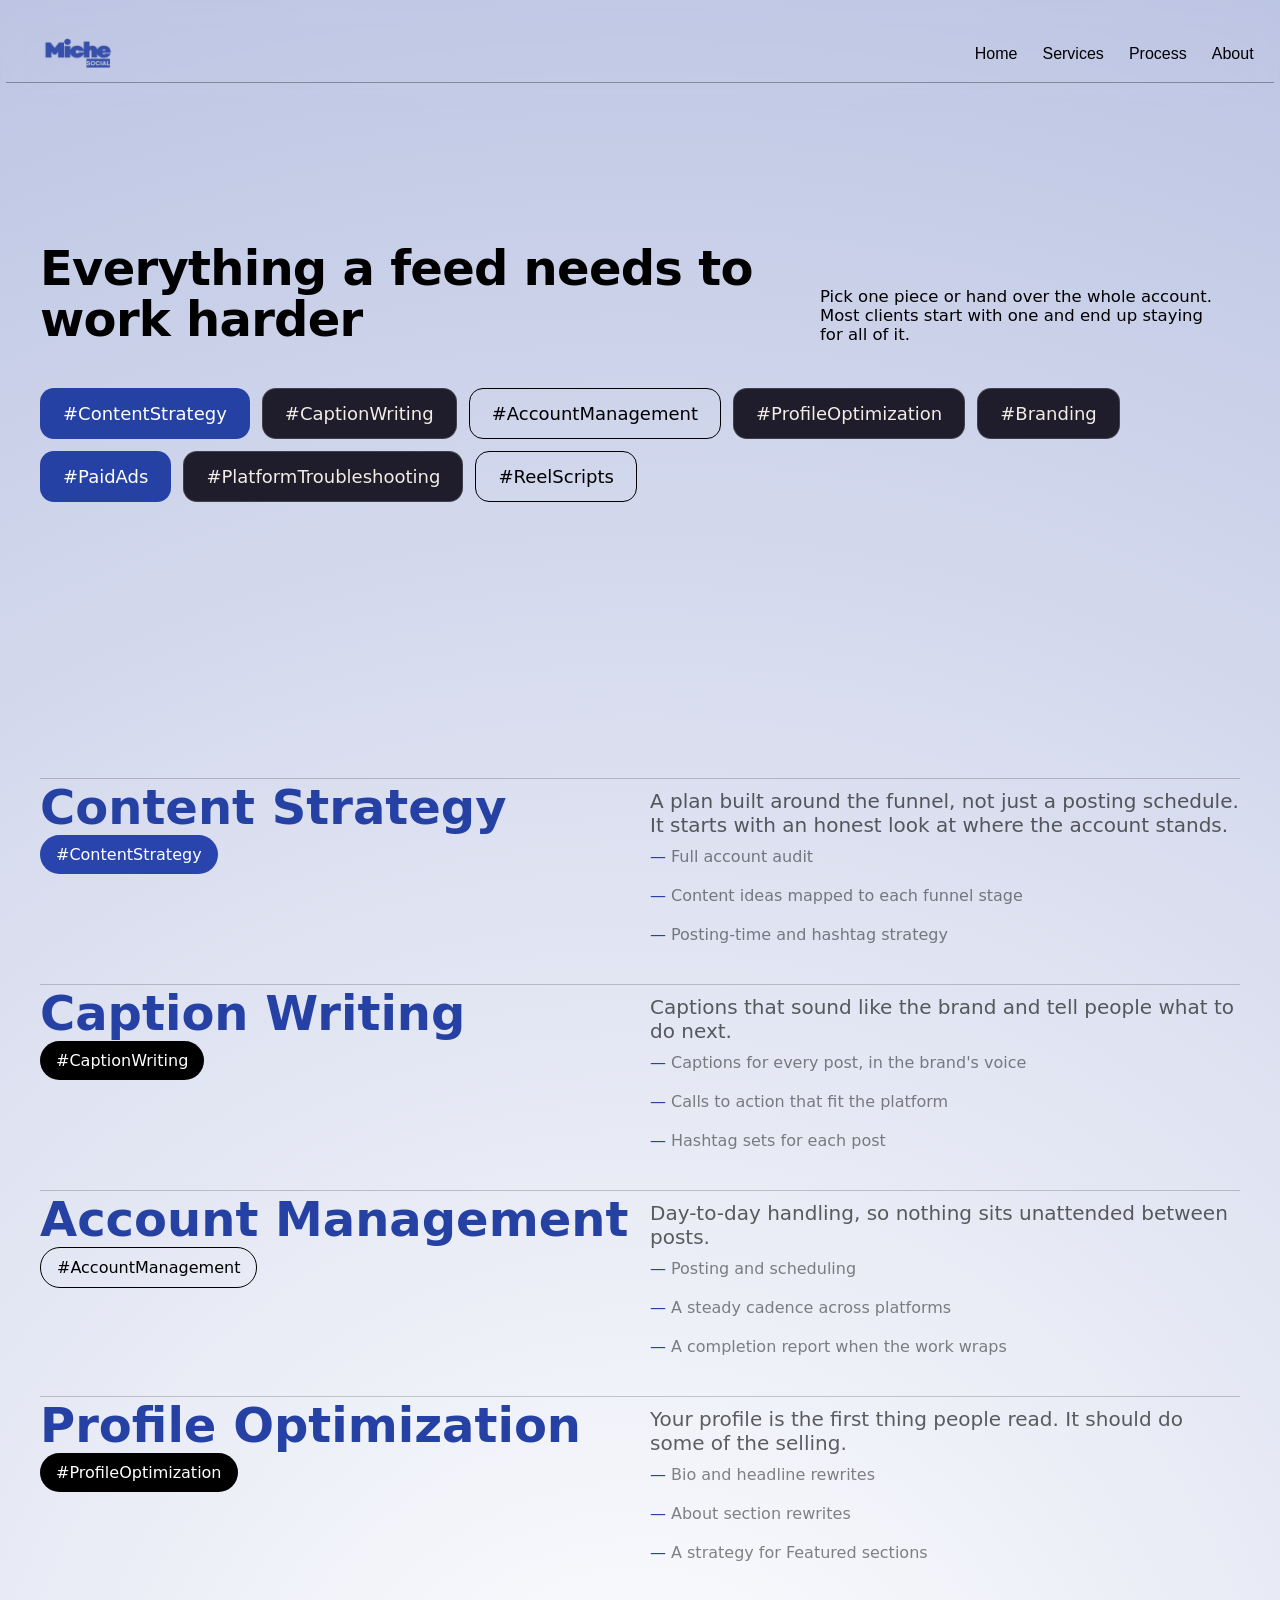
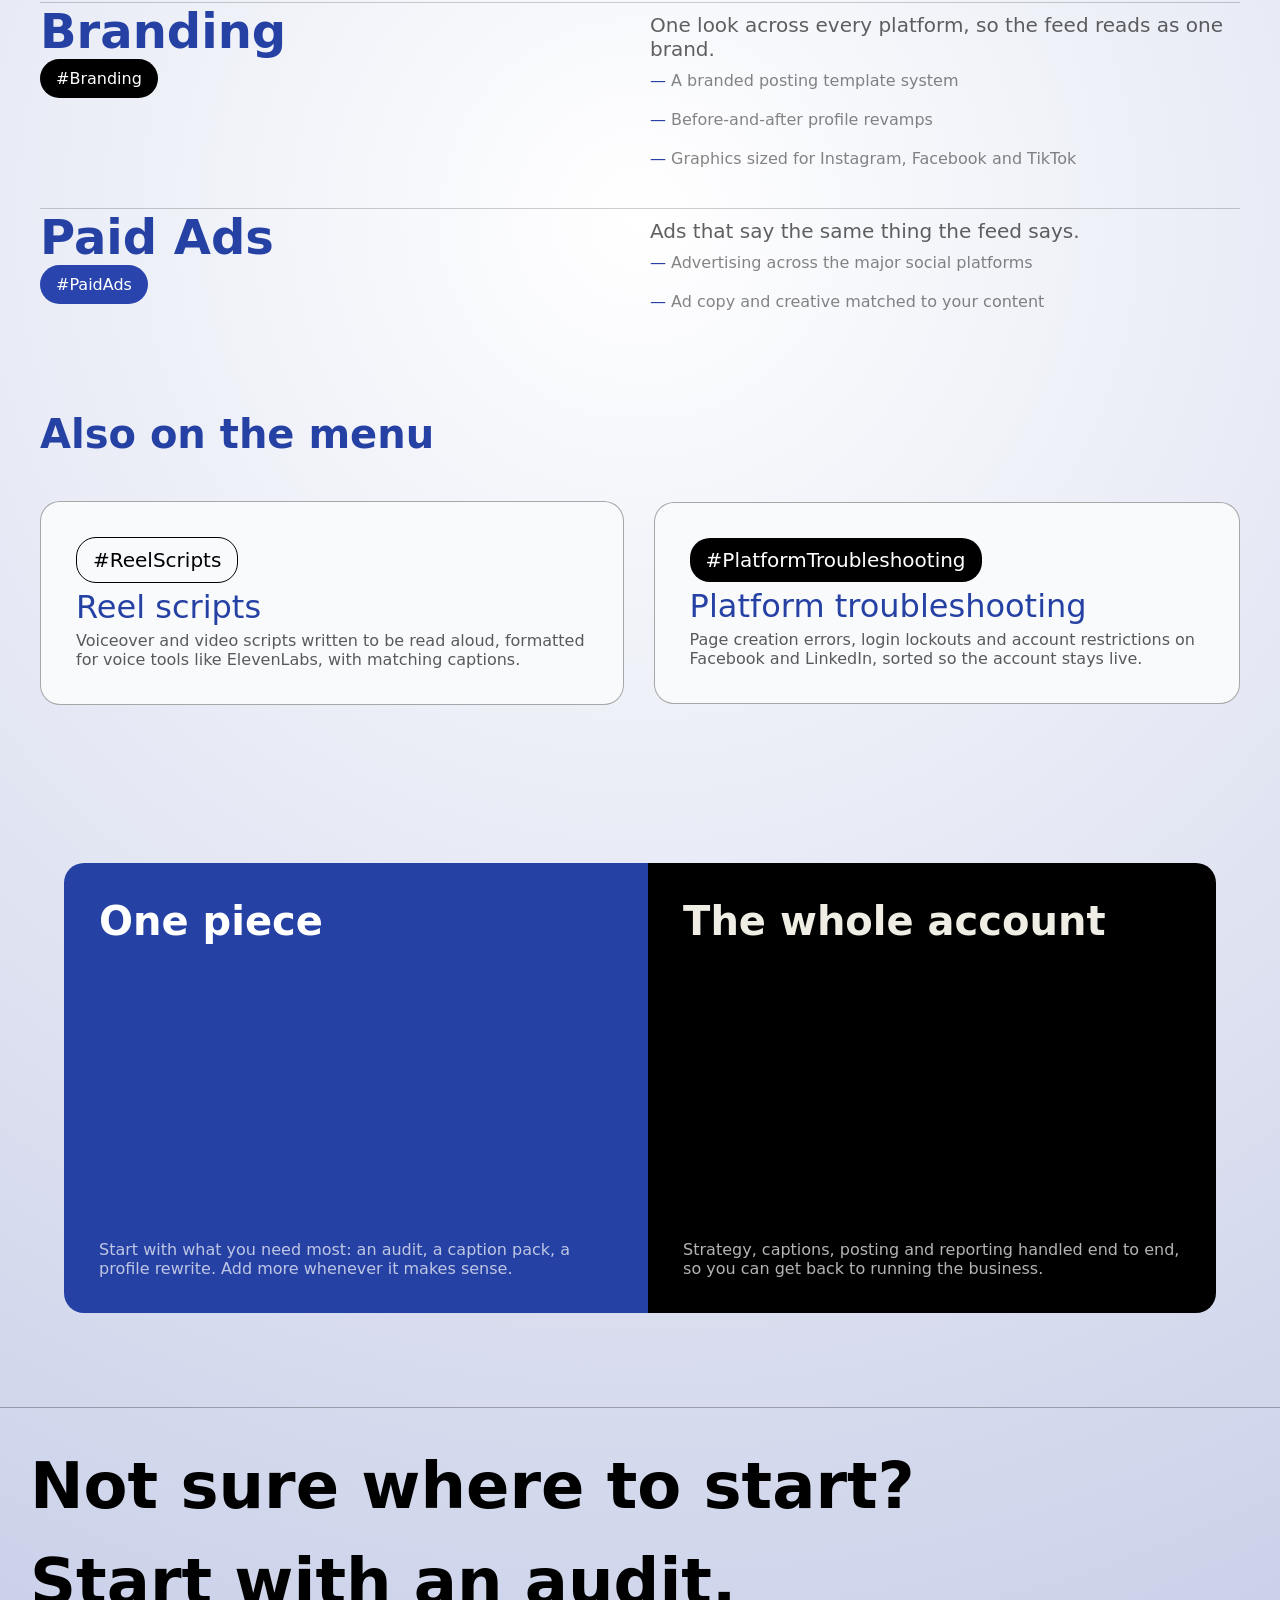
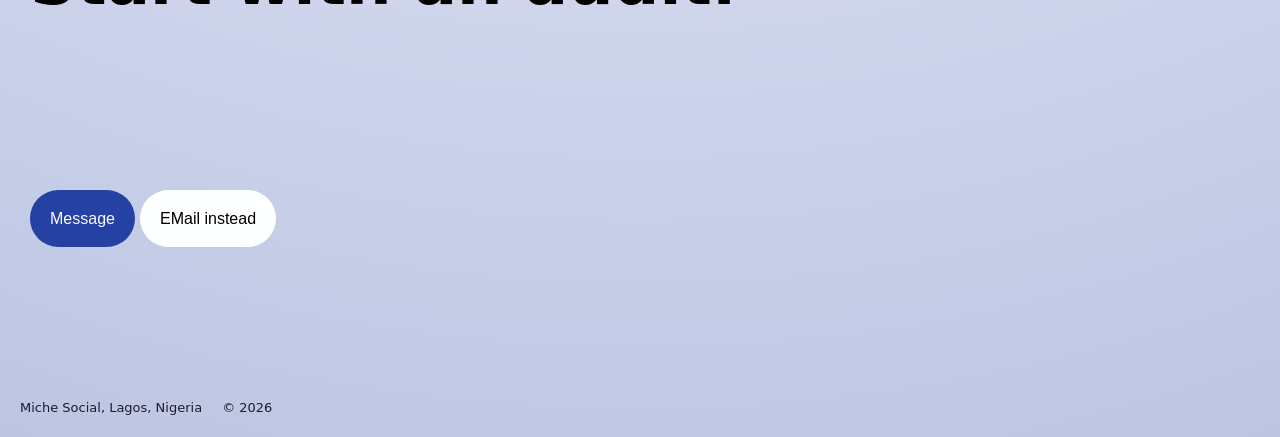
==== commit 9c1b3fcf: "fix" ====
--- a/html/services.html
+++ b/html/services.html
@@ -2,7 +2,8 @@
 <html lang="en">
   <head>
     <meta charset="UTF-8" />
-    <meta name="viewport" content="width=device-width, initial-scale=1.0" />
+   <meta name="viewport" content="width=device-width, initial-scale=1, viewport-fit=cover">
+<meta name="theme-color" content="#000000">
     <title>Services | Miche Social</title>
     <link rel="stylesheet" href="/css/services.css" />
     <link rel="icon" type="image/png" href="/imgs/android-chrome-512x512.png" />
--- a/css/services.css
+++ b/css/services.css
@@ -293,7 +293,6 @@
   width: 100%;
   align-items: start;
   border-top: 1px solid rgba(0, 0, 0, 0.191);
-  padding: 30px;
 }
 
 .tag-1 {
@@ -466,17 +465,18 @@
     text-align: center;
   }
   .casetags {
-    grid-template-columns: 1fr;
-    gap: 0px;
+    display: flex;
+    flex-direction: column;
+    gap: 5px;
     justify-content: center;
     text-align: center;
     align-items: center;
     border-top: none;
-    padding: 20px;
+    padding: 40px 0;
   }
   .tag-1 {
     width: 100%;
-    padding: 20px;
+    padding: 20px ;
   }
   .tag-1 h1 {
     align-items: center;
@@ -505,4 +505,5 @@
   #lst1 {
     border-radius: 20px;
   }
-}
+
+}
--- a/css/style.css
+++ b/css/style.css
@@ -518,6 +518,8 @@
   border-top: 1px solid rgba(0, 0, 0, 0.286);
  max-width: 1300px;
   margin: auto;
+  line-height: 1.5;
+  white-space: normal;
  }
 .firstcont{
 padding: 30px;
@@ -701,11 +703,13 @@
 footer{
   display: flex;
   flex-direction: column;
+
   align-items: space-between;
   text-align: center;
-  gap: 30px;
+   max-width: 1300px;
+  margin: auto;
+  padding: 40px;
     height: 50vh;
-padding: 20px 0;
 }
 .firstcont{
   padding: 0;
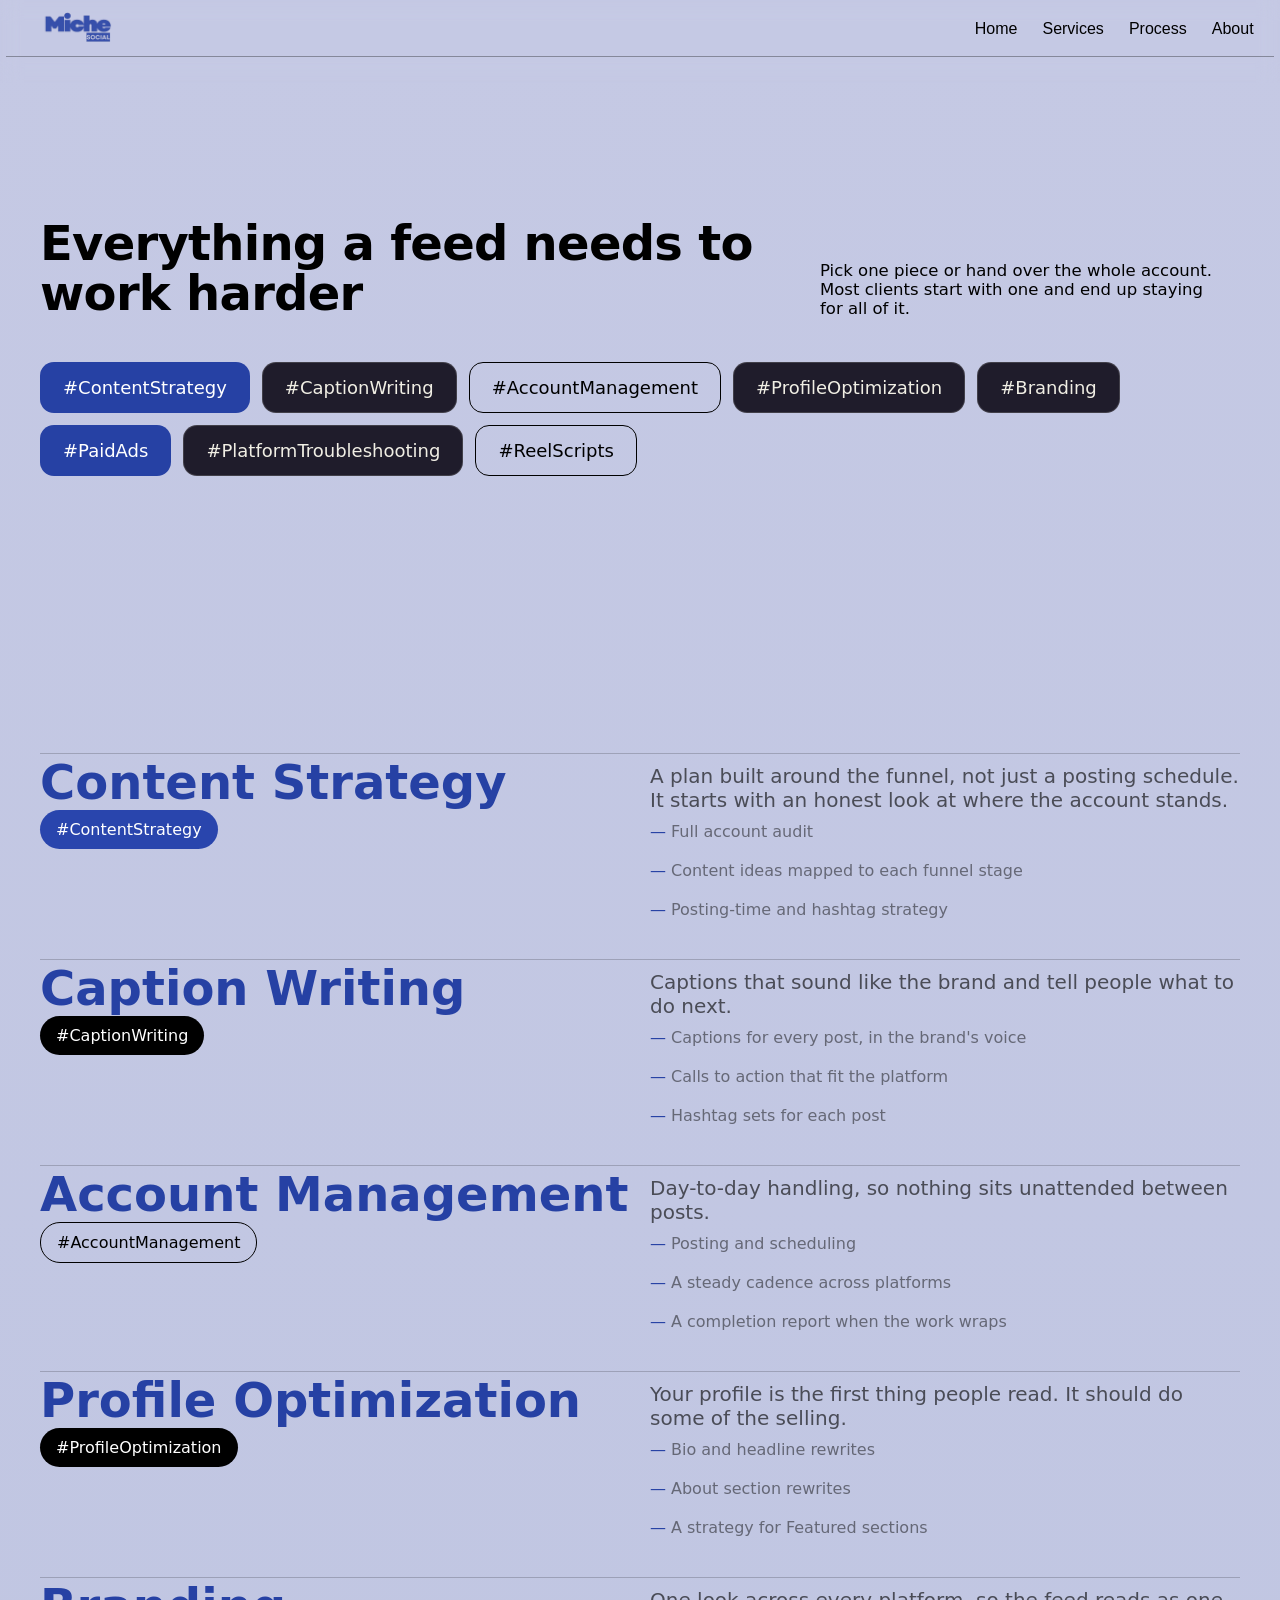
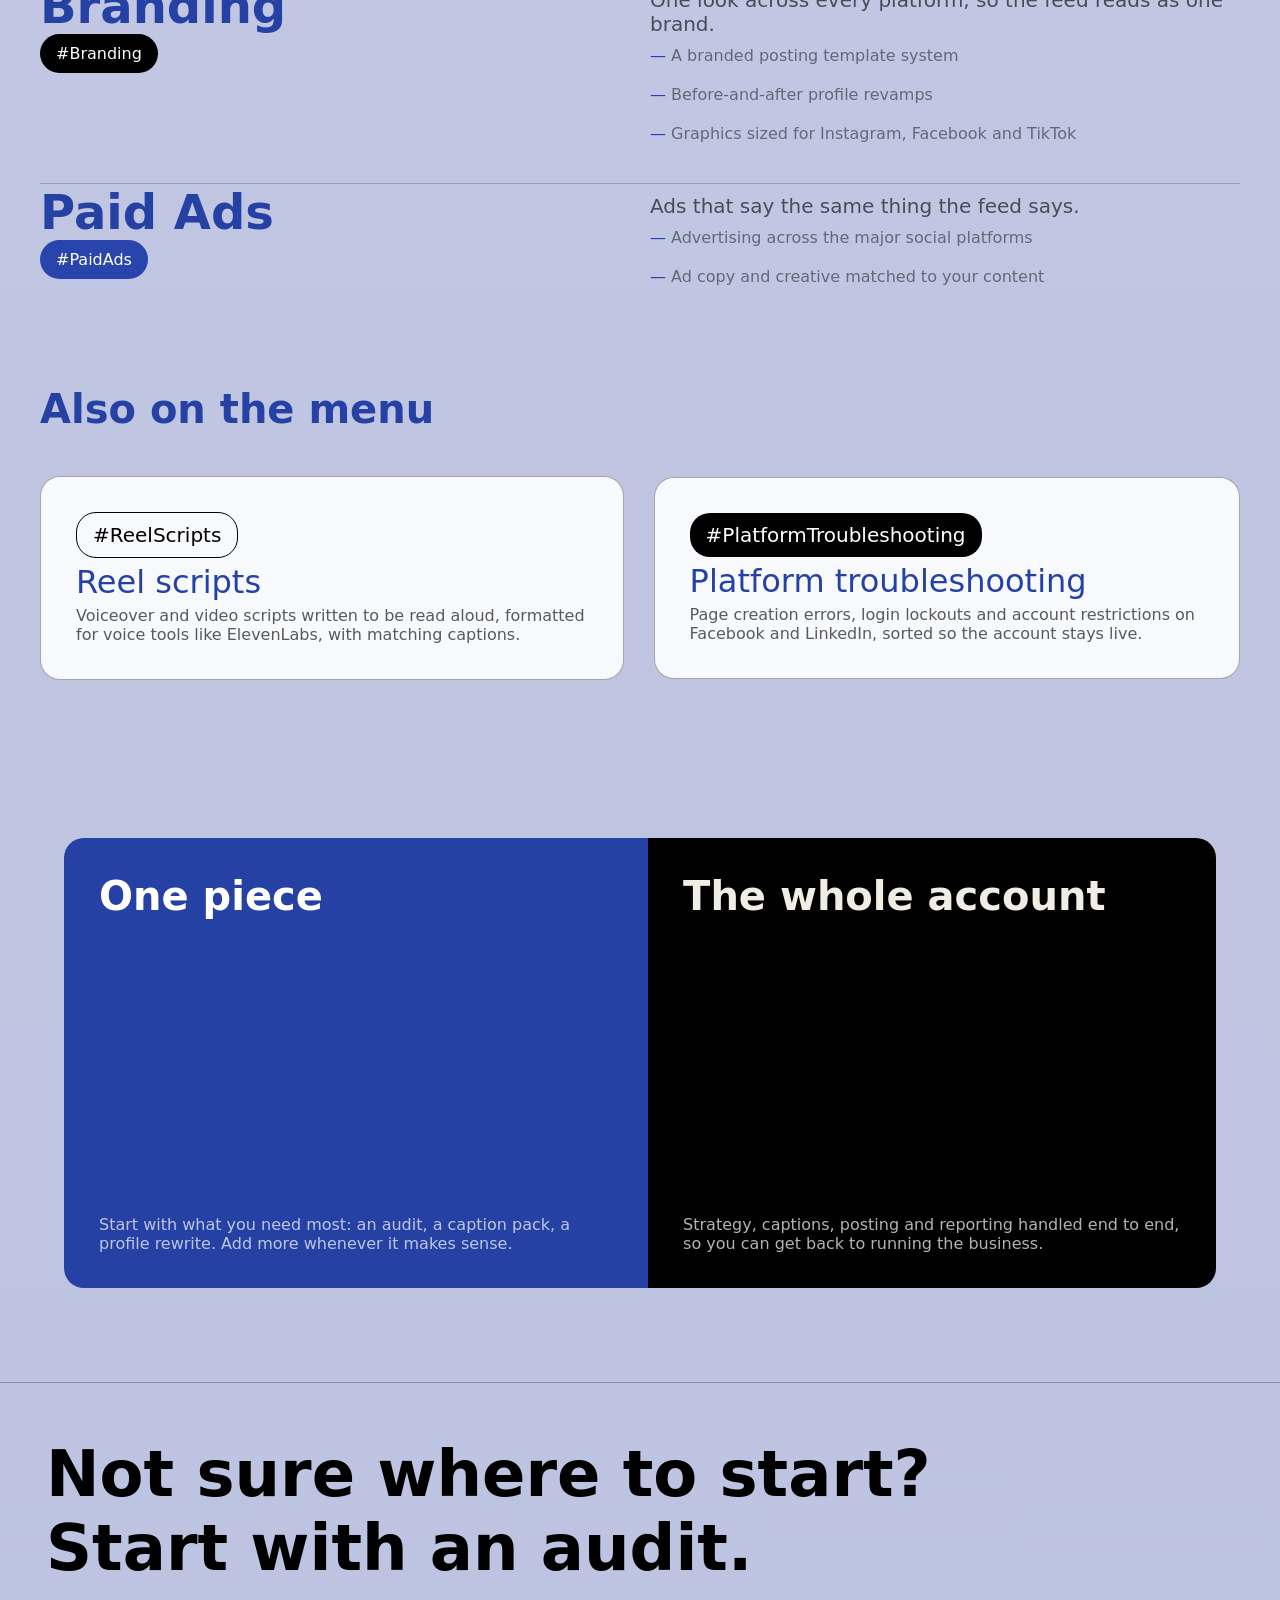
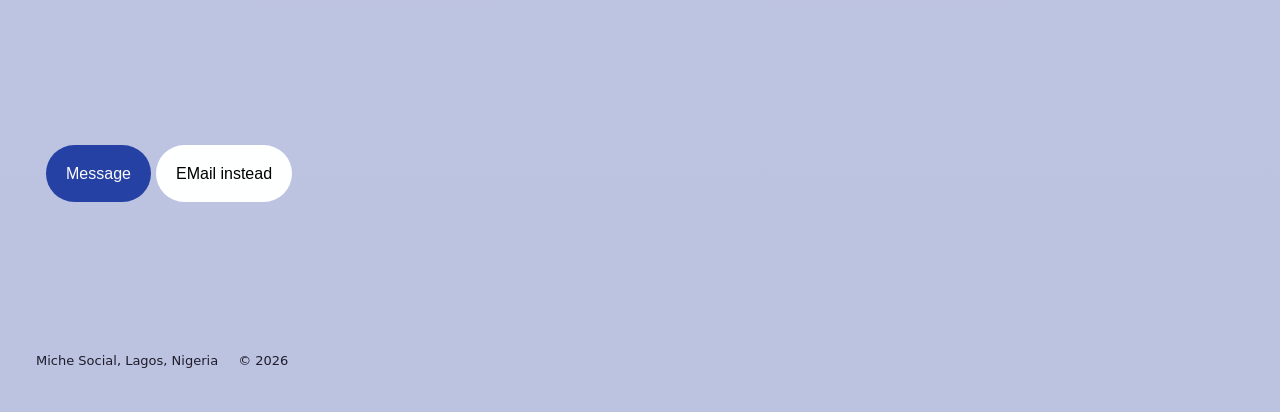
==== commit ef083400: "fix" ====
--- a/html/services.html
+++ b/html/services.html
@@ -2,7 +2,7 @@
 <html lang="en">
   <head>
     <meta charset="UTF-8" />
-   <meta name="viewport" content="width=device-width, initial-scale=1, viewport-fit=cover">
+  <meta name="viewport" content="width=device-width, initial-scale=1, viewport-fit=cover">
 <meta name="theme-color" content="#000000">
     <title>Services | Miche Social</title>
     <link rel="stylesheet" href="/css/services.css" />
--- a/css/style.css
+++ b/css/style.css
@@ -18,27 +18,27 @@
   
 }
 html {
-  scroll-behavior: smooth;
-  scroll-padding-top: 90px; /* anchor links won't hide under the sticky header */
-  
+  background: #bcc3e0;  
+  scroll-behavior: smooth; /* the BOTTOM color of your gradient */
+}
+
+body {
+  margin: 0;
+  min-height: 100dvh;
+  background: linear-gradient(#c5c9e4, #bcc3e0);   /* your existing gradient */
 }
 
 header {
   position: sticky;
   top: 0;
   z-index: 40;
+  width: 100%;
+  padding-top: env(safe-area-inset-top);   /* fills the status bar area */
+  background: transparent;         /* gives the blur something solid, no feathered edges */
+  -webkit-backdrop-filter: blur(10px);
   backdrop-filter: blur(10px);
-          width: 100%;
-
-}
-body {
-  background: radial-gradient(
-    circle,
-    rgba(255, 255, 255, 1) 0%,
-    rgba(38, 65, 164, 0.304) 100%
-  );
-  margin: 0;
-}
+}
+
 
 .menu-toggle { display: none; }
 .burger {
@@ -507,7 +507,7 @@
 
 }
 
-footer{
+/*footer{
   display: flex;
   flex-direction: column;
   justify-content: space-between;
@@ -518,9 +518,22 @@
   border-top: 1px solid rgba(0, 0, 0, 0.286);
  max-width: 1300px;
   margin: auto;
-  line-height: 1.5;
-  white-space: normal;
- }
+  padding-bottom: calc(24px + env(safe-area-inset-bottom));
+
+ }*/
+ footer {
+  display: flex;
+  flex-direction: column;
+  justify-content: space-between;
+  align-items: flex-start;
+  text-align: left;
+  gap: 30px;
+  min-height: 70dvh;                       /* was height: 70vh */
+  max-width: 1300px;
+  margin: auto;
+  border-top: 1px solid rgba(0, 0, 0, 0.286);
+  padding: 24px 16px calc(24px + env(safe-area-inset-bottom));
+}
 .firstcont{
 padding: 30px;
 }
